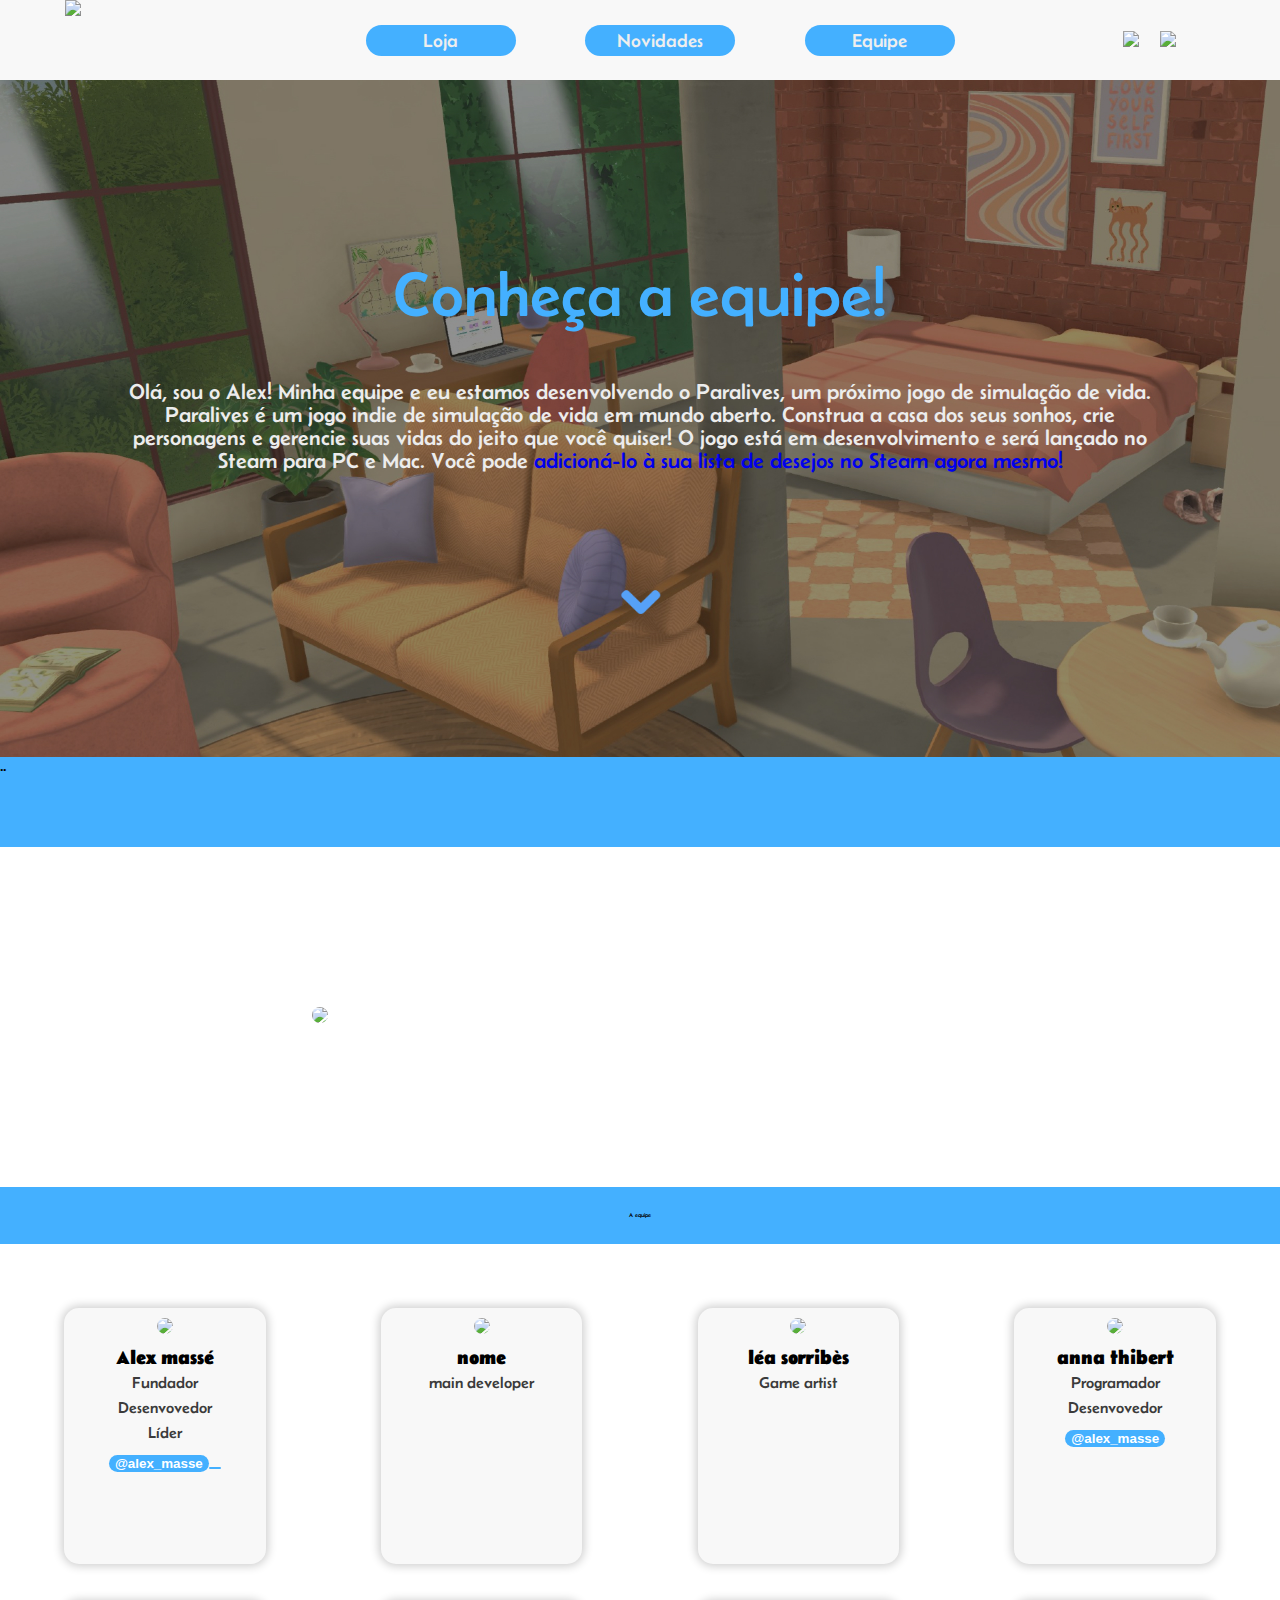
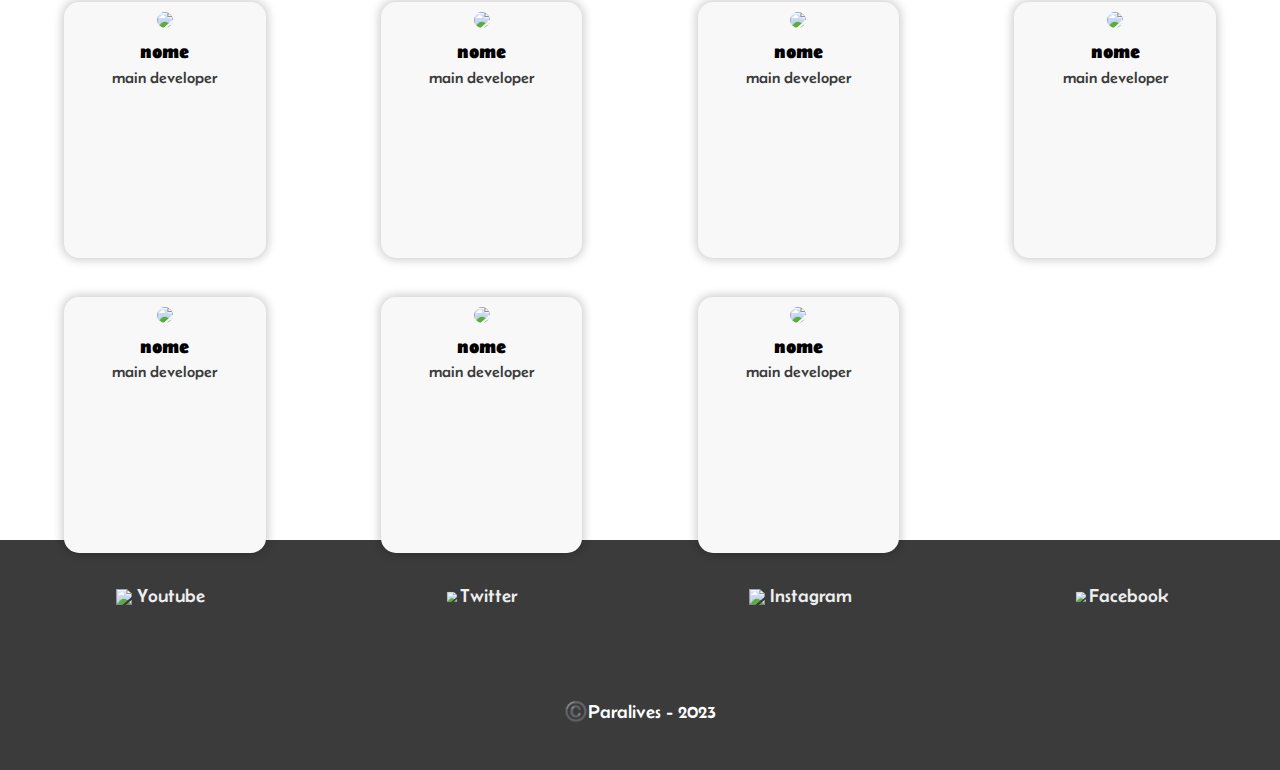
==== equipe.html @ 94d235af "Add files via upload" ====
<!DOCTYPE html>   
<html>
  <head>
    <link rel="stylesheet" href="style.css">
        <meta charset="UTF-8">
        <meta name="viewport" content="width=device-width, initial-scale=1.0">
        <link rel="preconnect" href="https://fonts.googleapis.com">
        <link rel="preconnect" href="https://fonts.gstatic.com" crossorigin>
        <link href="https://fonts.googleapis.com/css2?family=Irish+Grover&display=swap" rel="stylesheet">
        <link href="https://fonts.googleapis.com/css2?family=Roboto&display=swap" rel="stylesheet">
        <link href="https://fonts.googleapis.com/css2?family=Belanosima&display=swap" rel="stylesheet">
  </head>
  <body>
    <header>
      <nav>
          <a href="index.html" id="logo"><img src="imagens/logo.png"></a>
          <ul id="botoesNav">
              <li>
                  <a href="loja.html"><button class="botaoNav">Loja</button></a>
              </li>
              <li>
                  <a href="novidades.html"><button class="botaoNav">Novidades</button></a>
              </li>
              <li>
                  <a href="equipe.html"><button class="botaoNav">Equipe</button></a>
              </li>
          </ul>
          <!-- Mobile -->
          <a id="menu_icon" href=""><img src="imagens/menu_icon.png"></a>
          <div id="titulomobile">
              <a href="index.html"><h2><span style="color: #44B0FF;">PARA</span>LIVES</h2></a>
          </div>
          <!-- Mobile -->
          <div id="redes">
            <a id="patreonNav" href="https://www.patreon.com/alexmasse"><img id="patreonNavImg" src="imagens/patreon.png"></a>
            <a id="twitterNav" href="https://twitter.com/ParalivesGame"><img id="twitterNavImg" src="imagens/twitter.png"></a>
          </div>
      </nav>
  </header>

    <div class="div-equi">
      <div class="div-conteiner">
        <h1 id="t3" > Conheça a equipe!</h1>
        <p id="descricao"> Olá, sou o Alex! Minha equipe e eu estamos desenvolvendo o Paralives, um próximo jogo de simulação de vida. Paralives é um jogo indie de simulação de vida em mundo aberto. Construa a casa dos seus sonhos, crie personagens e gerencie suas vidas do jeito que você quiser! O jogo está em desenvolvimento e será lançado no Steam para PC e Mac. Você pode <a href="https://store.steampowered.com/app/1118520/Paralives/">adicioná-lo à sua lista de desejos no Steam agora mesmo!</a></p>
        <div id="seta">
          <a href="#secao-vede">
          <img src="imagens\seta.png">
          </a>

          <script>
            document.querySelector('a[href="#secao-vede"]').addEventListener('click', function(e) {
              e.preventDefault();
              document.getElementById('secao-vede').scrollIntoView({ behavior:'smooth' });
            });
          </script>
        </div>
      </div>
    </div>
    
    <div id="ptAzul"> ..</div>

    <div id="secao-vede">
        <div id="contsecaovede">
          <div id="img-equipe">
            <img src="imagens/Equipe.jpg">
          </div>

          <p id="text-foto">a equipe do palives é uma equipe muito equipada a equipe do palives é uma equipe muito equipada a equipe do palives é uma equipe muito equipada a equipe do palives é uma equipe muito equipada a equipe do palives é uma equipe muito equipada</p>
        </div>
    </div>
    <p id="titulao">A equipe</p>
    
    <div class="grid-equipe">
      <div class="card">
        <div class="conteudocard">
          <img src="imagens\alex_masse.jpg">
          <h3 id="nome">Alex massé</h3>
          <p>
            <span class="cargo">Fundador</span>
            <span class="cargo">Desenvovedor</span>
            <span class="cargo">Líder</span>
          </p>
          <button>@alex_masse<button>
        </div>
      </div>
      <div class="card">
        <div id="card1">
          <div class="conteudocard">
            <img src="imagens\alex_masse.jpg">
            <h3 id="nome">nome</h3>
            <p class="cargo">main developer</p>
            <p class="descricao-card"></p>
        </div>
        
        </div>
      </div>
      <div class="card">
        <div class="conteudocard">
          <img src="imagens\alex_masse.jpg">
          <h3 id="nome">léa sorribès</h3>
          <p class="cargo">Game artist</p>
          <p class="descricao-card"></p>
        </div>
      </div>
      <div class="card">
        <div class="conteudocard">
          <img src="imagens\alex_masse.jpg">
          <h3 id="nome">anna thibert</h3>
          <p>
            <span class="cargo">Programador</span>
            <span class="cargo">Desenvovedor</span>
          </p>
          <button>@alex_masse</button>
        </div>
      </div>
      <div class="card">
        <div class="conteudocard">
          <img src="imagens\alex_masse.jpg">
          <h3 id="nome">nome</h3>
          <p class="cargo">main developer</p>
          <p class="descricao-card"></p>
        </div>
      </div>
      <div class="card">
        <div class="conteudocard">
          <img src="imagens\alex_masse.jpg">
          <h3 id="nome">nome</h3>
          <p class="cargo">main developer</p>
          <p class="descricao-card"></p>
        </div>
      </div>
      <div class="card">
        <div class="conteudocard">
          <img src="imagens\alex_masse.jpg">
          <h3 id="nome">nome</h3>
          <p class="cargo">main developer</p>
          <p class="descricao-card"></p>
        </div>
      </div>
      <div class="card">
        <div class="conteudocard">
          <img src="imagens\alex_masse.jpg">
          <h3 id="nome">nome</h3>
          <p class="cargo">main developer</p>
          <p class="descricao-card"></p>
        </div>
      </div>
      <div class="card">
        <div class="conteudocard">
          <img src="imagens\alex_masse.jpg">
          <h3 id="nome">nome</h3>
          <p class="cargo">main developer</p>
          <p class="descricao-card"></p>
        </div>
      </div>
      <div class="card">
        <div class="conteudocard">
          <img src="imagens\alex_masse.jpg">
          <h3 id="nome">nome</h3>
          <p class="cargo">main developer</p>
          <p class="descricao-card"></p>
        </div>
      </div>
      <div class="card">
        <div class="conteudocard">
          <img src="imagens\alex_masse.jpg">
          <h3 id="nome">nome</h3>
          <p class="cargo">main developer</p>
          <p class="descricao-card"></p>
        </div>
      </div>


    </div>

    
      <footer>
            <br>
        <div class="canais">
            <div class="contato contatolink">
                <a class="linkfooter" href="https://www.youtube.com/c/Paralives"><img src="imagens/vecteezy_youtube-logo-png-youtube-icon-transparent_18930575_594.png"> Youtube</a>
            </div>
            <div class="contato contatolink">
                <a class="linkfooter" href="https://twitter.com/ParalivesGame"><img class="logos" src="imagens/vecteezy_twitter-png-icon_16716467_979.png">Twitter</a>
            </div>
            <div class="contato contatolink">
                <a class="linkfooter" href="https://www.instagram.com/paralivesgame/ "><img src="imagens/instagram.png"> Instagram</a>
             </div>
            <div class="contato contatolink">
                <a class="linkfooter" href=" https://web.facebook.com/Paralives/?_rdc=1&_rdr"><img class="logos" src="imagens/facebook.png">Facebook</a>
            </div>
        </div>
            </div>
                <p>©️Paralives - 2023</p>
            </div>
        </footer>
  </body>
---- style.css ----
*{
    margin: 0;
    box-sizing: border-box;
}
body{
    user-select: none;
    font-family: 'Belanosima', sans-serif;
}
ul{
    list-style: none;
}
a{
    text-decoration: none;
}

/*----  Header  ----*/
header{
    background-color: #f8f8f8;
    height: 80px;
    width:100%;
}
nav{
    display:grid;
    grid-template-columns: 1fr 3fr 1fr;
    grid-template-areas: "logo botoesNav redes";
    height: 100%;
}
#titulomobile, #menu_icon{
    display:none;
}
#botoesNav{
    display:flex;
    flex-direction: row;
    align-items: center;
    justify-content:space-evenly;
    grid-area: botoesNav;
    
}
.botaoNav{
    background-color: #44B0FF;
    border: none;
    border-radius: 24px;
    color: #eeeeee;
    padding-top: 5px;
    padding-bottom: 5px;
    font-size: 1.2rem;
    width: 150px;
    font-family: 'Belanosima', sans-serif;
    transition: 200ms;
}
.botaoNav:hover{
    background-color: #44B0FF;
    cursor: pointer;
    scale:103%;
    transition: 200ms;
}
.botaoNav:active{
    background-color: #56a1f7;
    cursor: pointer;
    scale:98%;
    transition: 150ms;
    box-shadow: inset 0px 0px 4px #525151;
}
#logo{
    grid-area:logo;
    height: 50px;
    width: fit-content;
    position:relative;
    left: 65px;
}
#logo img{
    width: 150px;
    height: auto;
}
#redes{
    display:flex;
    align-items: center;
    justify-content: center;
    margin-right: 5px;
    grid-area:redes;
}
#patreonNavImg{
    width:120%;
}
#twitterNavImg{
    width:120%;
}
#patreonNavImg:active{
    scale:98%;
    transition: 150ms;
}
#twitterNavImg:active{
    scale:98%;
}
#twitterNav{
    margin-left: 8%;
}

/* ---- Home ---- */

#telainicial{
    background-image: url(imagens/farol.jpeg);
    background-repeat: no-repeat;
    background-size: cover;
    background-position: center;
    background-position-y: -35px;
    display: flex;
    align-items: flex-end;
    height: 100vh;
}
#prancheta{
    display: none;
}
#titulo{
    font-family: 'Irish Grover', cursive;
    width: fit-content;
    display: flex;
    flex-direction: column;
    align-items: center;
    height: 18%;
    margin-bottom: 10%;
    margin-left: 8%;
}
h1{
    font-weight: 400;
    font-size: 4rem;
    color: #eeeeee;
}   
#wishlist{
    font-family: 'Irish Grover', cursive;
    font-weight: 600;
    border: 0mm;
    padding: 2em, 0.5em, 2em, 0.5em;
    background-color: #ffffff;
    color:#000000;
    height: 3rem;
    font-size: 1.25rem;
    width: 7em;
    border-radius: 2em;
    transition: 0.5s;
    cursor:pointer;
}
#wishlist:hover{
    background-color: #ffffff;
    transition: 0.5s;
    scale: 103%;
}
#bandeira{
    position: relative;
    top: -100px;
    display: flex;
    align-items: center;
    justify-content: center;
    flex-wrap: wrap;
    height: 20vh;
    width: 100%;
    background-color: #56a1f7;
    color: #ffffff;
    font-size: 24px;
    font-family: 'Irish Grover', cursive;
    box-shadow: 2px 4px 15px #1d1d1dd8;
    text-align: center;
    margin-bottom: -100px;
}
#bandeira #textoBandeira{
    text-align: center;
    position: absolute;
    height: 10%;
    width: 50%;
    font-size:x-large;
    color: #eeeeee;
}
   
#patreon{
    display: flex;
    align-items: center;
    justify-content: center;
    background-image: url(imagens/fundo_patreon1.png);
    background-repeat: no-repeat;
    background-size: cover;
    background-position: center;
    height: 60vw;
    text-align: center;
    color: rgb(255, 255, 255);
    font-size: 28px;
    margin: 10% 0 10% 0;
}
#patreon img{
    width: 100%;
    border-radius: 15px;
    box-shadow: 0px 8px 8px #363636d8;
}
#patreon a{
    transition: 500ms;
}
#patreon a:hover{
    scale: 105%;
    transition: 500ms;
}
#patreon p{
    margin: 0.5em;
    text-shadow: 2px 2px 10px #18181881;
}
.botao_patreon{
    display: flex;
    justify-content: center;
    height: 100%;
    width: 34vw;
    flex-direction: column;
}


/* ---- Footer ----*/

footer{
    background-color: #3b3b3b;
    height: 12em;
    font-size: 1.2em;
    color:#ffffff;
    text-align: center;
}
.canais{
    display: grid;
    margin-top: 1.5rem;
    grid-template-columns: 25% 25% 25% 25%;
    height: 50%;
}
.contatolink img{
    width: 4rem;
    height: auto;
    vertical-align: middle;
}
.logos{
    scale: 65%;
}
footer #nomefinal{
    height: 1em;
}
.linkfooter{
    transition: 100ms;
    text-decoration-line: none;
    color: #eeeeee;
}
.linkfooter:hover{
    transform: scale(150%);
    transition: 100ms;
    color: #a0a0a0;
}

/* ---- Loja ----*/

#loja{
    background-color: #5f9ea0;
    height: fit-content;
}
#grid-loja{
    display: grid;
    grid-template-columns: 100%;
    gap: 4vw;
    padding: 5% 5% 5% 5%;
}
#banner-mobile{
    display: none;
}
#banner-loja{
    width: 100%;
    height: auto;
}
#banner-loja img{
    width: 100%;
    box-shadow: 2px 5px 8px #1a0f0fa1;
}
.produtos-loja{
    width: 100%;
    display: flex;
    flex-wrap: wrap;
    justify-content: space-between;
    align-items: center;
}
.produtos-loja div{
    text-align: center;
    display: flex;
    align-items: center;
    flex-direction: column;
    width: 15em;
    border-radius: 15px;
    background-color: white;
}
.produto p{
    font-family: 'KoHo', sans-serif;  
}
.produto{
    box-shadow: 2px 5px 8px #2c2c2ca1; 
    width: 20vw;
    margin-bottom: 40px;
}
.produtos-loja div .posterImg{
    height: 15em;
    width: 200px;
}
.produtos-loja div .posterImg img{
    padding: 20px;
    width: 180px; 
}
.posterPreco{
    height: auto;
    padding-bottom: 20px;
    display: flex;
    padding: 20px;
    justify-content: space-between;
    flex-direction: row;
    flex-wrap: nowrap;
}
.botao-comprar img{
    width: 30px;
    cursor: pointer;
}
.botao-comprar button:hover{
    scale: 102%;
    background-color: #c479fd;
    transition: 300ms;
    color: white;
}
.botao-comprar button:active{
    scale: 98%;
    background-color: #a762db;
    transition: 103ms;
    color: white;
    font-weight: bold;
}
.botao-comprar button{
    background-color: #a460d8;
    border-radius: 20px;
    border: none;
    width: 10em;
    height: auto;
    color: white;
    margin-top: 10%;
    font-weight: bold;
    transition: 300ms;
}


/* ---- Novidades ---- */

#novidades {
    margin: 5%;
    display: flex;
    width: 15%;
    height: 75%;
    float: center;
    background-color: rgb(179, 179, 179);
    border-radius: 3%;
    
}

#nov_pluhsies {
    
}
#nov_banheiro {
    
}

/* ---- Equipe ---- */

#t3 {
    color: #44B0FF;
    text-align: center;
    width: 100%;
    height: fit-content;
    padding-top: 5%;
    padding-bottom: 5%;
    animation-name: slidein;
    animation-duration: 1s;
    animation-delay: 0.5s;
    animation-fill-mode: both;
}

#titulao{ 
    text-align: center;
    padding: 2% 3%;
    font-size: 15%; 
    background-color: #44B0FF;
    color: #000;
}

@keyframes slidein {
    0% {
        opacity: 0;
        transform: translateY(-20%);
      }
      100% {
        opacity: 1;
        transform: translateY(0);
      }
}
  
#descricao{
    font-size: 135%;
    text-align: center;
    color: #ececec;
    animation-name: slidein;
    animation-duration: 1s;
    animation-delay: 0.5s;
    animation-fill-mode: both;
}

#ptAzul{
    height: 10vh;
    background-color: #44B0FF;
}

.div-equi{
    display: flex;
    justify-content: center;
    align-items: center;
    height: 100%;
    background-image: url(imagens/fparalives.jpg);
    background-size: cover;
    background-position: center;  
}

.div-conteiner {
    height: fit-content;
    text-align: center;
    padding: 10%;
}

#secao-vede{
    display: flex;
    align-items: center;
    justify-content: center;
    height: 50%;
    width: 100%;
    box-shadow: 10px 10px 7px #5858587c;
    background-image: url(imagens/Triangulovede.png);
    background-repeat: no-repeat;
    background-size: cover;
    
}

#contsecaovede{
    display: flex;
    flex-direction: row ;
    align-items: center;
    padding-top: 8%;
    padding-bottom: 8%;
    text-align: center;
}

#contsecaovede p{
    width: 50%;
}

#seta img {
    width: 5%;
    padding-top: 10%;
    cursor: pointer;
    animation-name: setaBaixo;
    animation-duration: 2s;
    animation-timing-function: ease-in-out;
    animation-iteration-count: infinite;
    animation-direction: alternate;
}

#img-equipe{
    width: 50%;
}

#img-equipe img{
    width: 75%;
    border-radius: 40px;
    border: white solid 3px;
}

#titulo_equipe{
    font-size: 30px; 
    color: #44B0FF;
    text-align: center;

}

#text-foto{
    color: white;
    font-size: 150%;
    padding-right: 8%;
}

.grid-equipe{
    display: grid;
    grid-template-columns: 1fr 1fr 1fr 1fr;
    gap: 5%;
    column-gap: 10%;
    padding: 5% 5%;
}

.card{
    background-color: #f8f8f8;
    text-align: center;
    border-radius: 15px;
    box-shadow: 0px 0px 10px 2px #00000033;
    height: 20vw;
    transition: transform 0.5s ease;
}

.card:hover{
    transform: scale(1.1);
}



.card img{
    max-width: 50%;
    border-radius: 50%;
    padding: 5% 5%;
}

.cargo{
    padding: 2%;
    display: block;
    color: #3b3b3b;
}

.conteudocard button{
    background-color: #44B0FF;
    border-radius: 10px;
    text-align: center;
    border: none;
    cursor: pointer;
    font-weight: bold;
    color: white;
    margin-top: 5%;
}

/* --- Responsivo ---*/

@media only screen and (max-width: 1024px)
{
    #titulo{
        position:relative;
        bottom: 50px;
    }
    #patreon{
        height: 80vw;
        font-size: 3vw;
    }
    .botao_patreon{
        height: 100%;
        width: 42vw;
    }
}
@media only screen and (max-width: 900px)
{
    #banner-completo{
        display: none;
    }
    #banner-mobile{
        display: block;
    }
    #titulo{
        position: relative;
        bottom: 75px;
    }
    #logo{
        position: relative;
        left: 30px;
        
    }
}
@media only screen and (max-width: 786px)
{
    #botoesNav, .botaoNav, #titulo h1, #logo{
        display: none;
    }
    #banner-loja{
        width: 100%;
        height: auto;
    }
    #banner-loja img{
        width: 100%;
        box-shadow: 2px 5px 8px rgba(26, 15, 15, 0.63);
    }
    #titulomobile{
        display: flex;
        justify-content: center;
        align-items: center;
        grid-area: botoesNav;
    }
    h2{
        font-size: 36px;
        font-family: 'Irish Grover', cursive;
        color:#000000;
    }
    #menu_icon{
        display: flex;
        justify-content: center;
        align-items: center;
        grid-area: logo;
    }
    #telainicial{
        align-items: center;
    }
    #titulo{
        position: relative;
        top: -7em;
        margin-left: 0;
    }
    #prancheta{
        display: block;
        width: 16em;
        rotate: 1deg;
        }
    #wishlist{
        rotate: -5deg;
        position: relative;
        left: 10px;
    }
    #patreon{
        height: 80vw;
        font-size: 4vw;
    }
    .botao_patreon{
        height: 100%;
        width: 50vw;
    }
}
@media only screen and (max-width: 600px)
{
    .canais{
    grid-template-columns: 50% 50%;
    }
    footer{
        height: 18em;
    }
    #twitterNavImg{
        display: none;
    }
    .produtos-loja .produto{
        width: 40vw;
        font-size: 2.4vw;
    }
    .produtos-loja div .posterImg{
        max-height: 15em;
        width: 40vw;
    }
    .produtos-loja div .posterImg img{
        padding: 2em;
        width: 35vw; 
    }
    .produtos-loja .posterPreco, .texto-comprar, .botao-comprar{
        width: 32vw;
    }
    .botao-comprar button{
        font-size: 2.4vw;
    }
    #patreon{
        height: 90vw;
    }
    .botao_patreon{
        height: 100%;
        width: 60vw;
    }
}
@media only screen and (max-height: 300px)
{
        #bandeira{
            position: relative;
            margin-bottom: 0;
            top: 0;
        }
        #titulo{
            position: relative;
            bottom: -30px;
        }
}



@media only screen and (max-width: 414px)
{
    #contsecaovede{
        flex-direction: column;
        font-size: 50%;
    }

    #seta img{
        display: none;
    }
    #patreon{
        height: 100vw;
        font-size: 6vw;
    }
    .botao_patreon{
        height: 100%;
        width: 75vw;
    }
}

@media only screen and (max-width: 970px)
{
    #seta img{
        width: 14%;
    }

}



































































::-webkit-scrollbar {
    width: 5px;
    background-color: #ffffff;
}
::-webkit-scrollbar-thumb {
    border-radius: 50px;
    background-color: #e4e4e4d3;
}
::-webkit-scrollbar-thumb:hover {
    background-color: #c7c7c7;
}
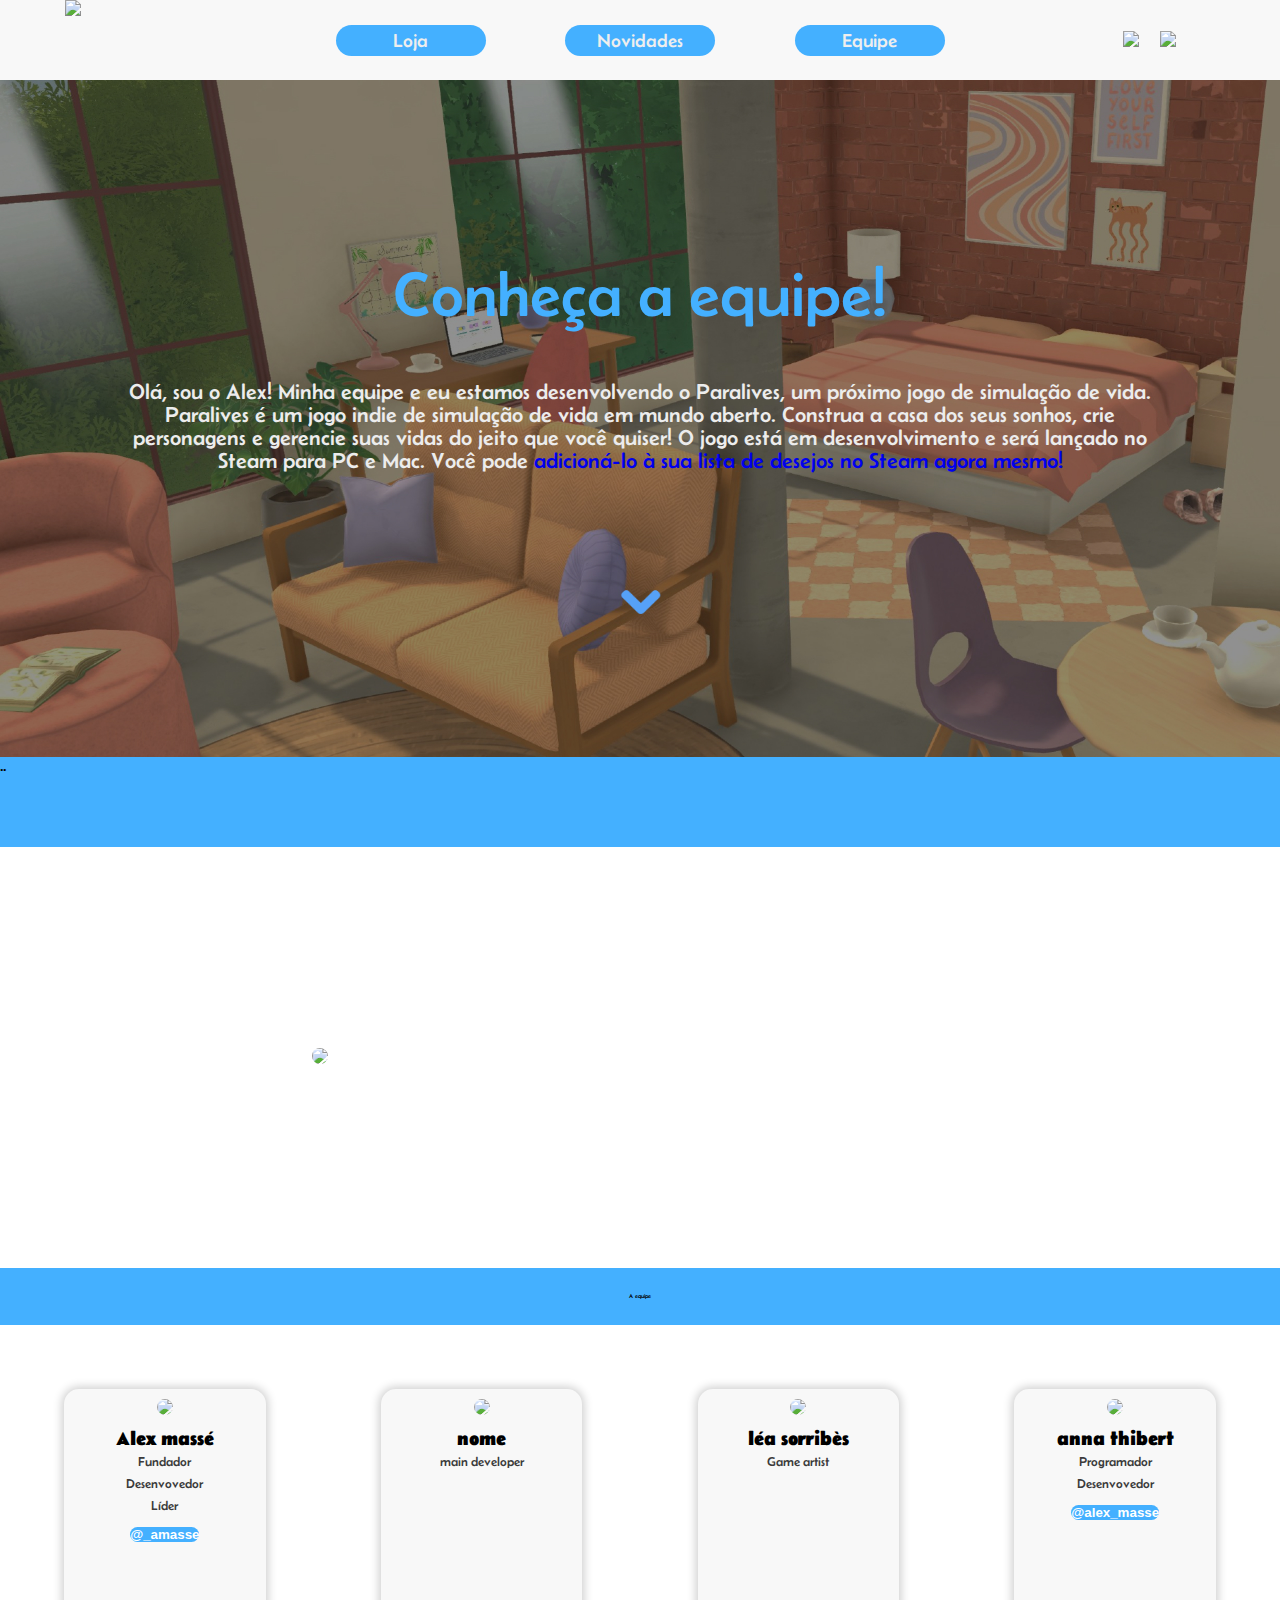
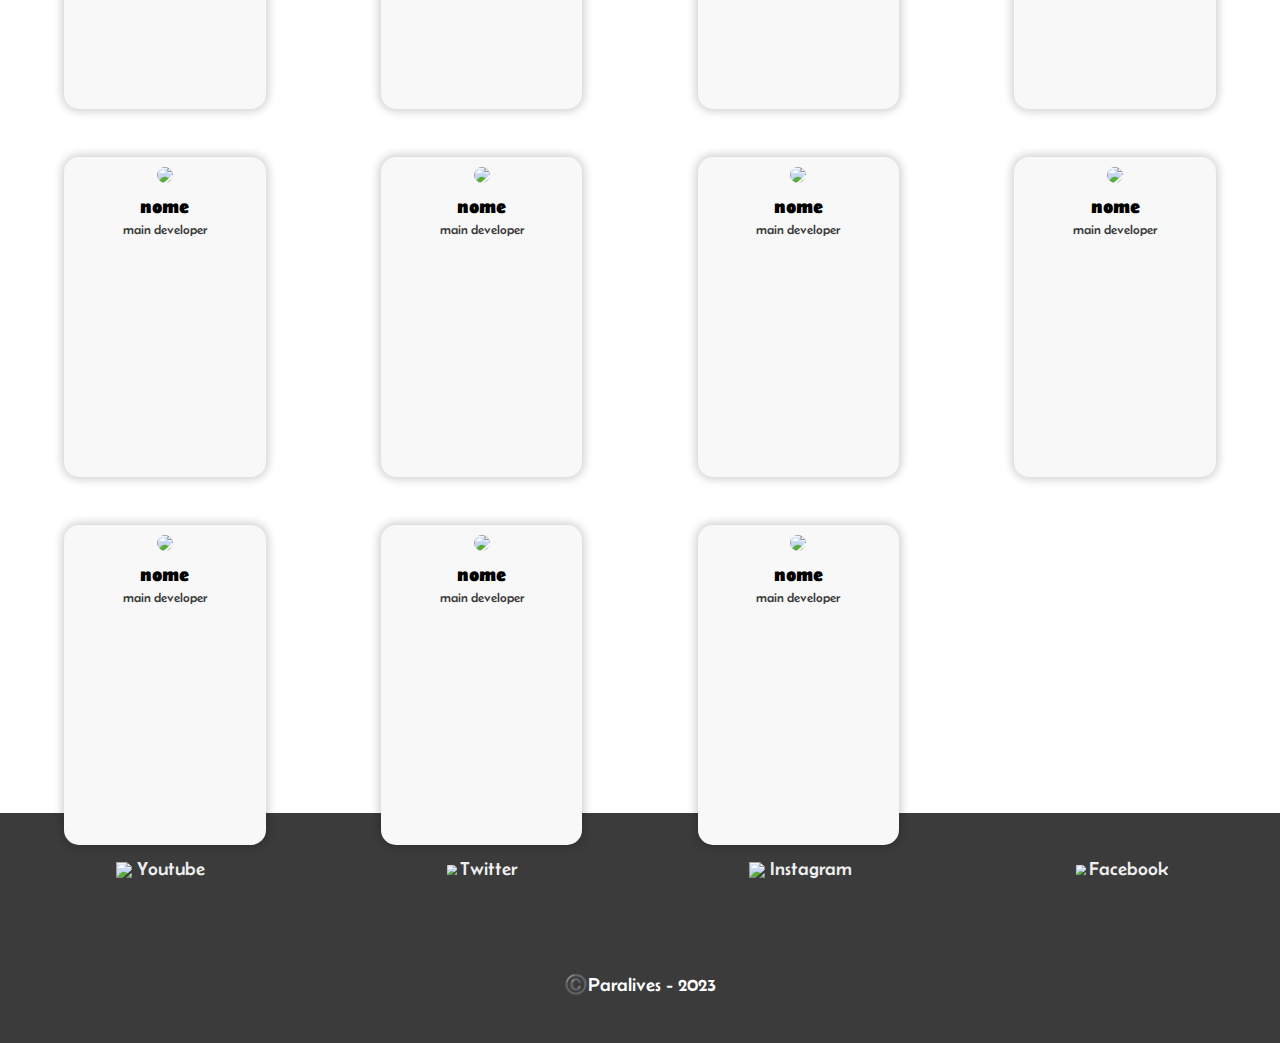
==== commit 063f1595: "Add files via upload" ====
--- a/equipe.html
+++ b/equipe.html
@@ -64,8 +64,12 @@
           <div id="img-equipe">
             <img src="imagens/Equipe.jpg">
           </div>
-
-          <p id="text-foto">a equipe do palives é uma equipe muito equipada a equipe do palives é uma equipe muito equipada a equipe do palives é uma equipe muito equipada a equipe do palives é uma equipe muito equipada a equipe do palives é uma equipe muito equipada</p>
+          <p id="text-foto">
+            <span style="display: block;">O projeto palives<span>
+            <span style="display: block;">A Paralives Studio é uma nova empresa independente fundada pelo veterano da indústria de jogos de vídeo, Alex Massé. O único foco do estúdio é desenvolver um jogo de simulação de vida inovador e original. Atualmente, a empresa conta com 10 funcionários e tem crescido rapidamente, graças ao apoio de todos no Patreon.</span>
+          </p>
+            
+            
         </div>
     </div>
     <p id="titulao">A equipe</p>
@@ -80,7 +84,7 @@
             <span class="cargo">Desenvovedor</span>
             <span class="cargo">Líder</span>
           </p>
-          <button>@alex_masse<button>
+          <button>@_amasse</button>
         </div>
       </div>
       <div class="card">
@@ -96,7 +100,7 @@
       </div>
       <div class="card">
         <div class="conteudocard">
-          <img src="imagens\alex_masse.jpg">
+          <img src="imagens/léa sorrir.png">
           <h3 id="nome">léa sorribès</h3>
           <p class="cargo">Game artist</p>
           <p class="descricao-card"></p>
--- a/style.css
+++ b/style.css
@@ -1,5 +1,6 @@
 *{
     margin: 0;
+    padding: 0;
     box-sizing: border-box;
 }
 body{
@@ -334,7 +335,7 @@
     border: none;
     width: 10em;
     height: auto;
-    color: white;
+    color: #ffffff;
     margin-top: 10%;
     font-weight: bold;
     transition: 300ms;
@@ -343,22 +344,177 @@
 
 /* ---- Novidades ---- */
 
-#novidades {
-    margin: 5%;
-    display: flex;
-    width: 15%;
-    height: 75%;
-    float: center;
-    background-color: rgb(179, 179, 179);
-    border-radius: 3%;
-    
-}
-
-#nov_pluhsies {
-    
-}
-#nov_banheiro {
-    
+#nov-recente, #nov-outros{
+    color: #ffffff;
+    text-align: center;
+}
+
+.nov-titulo{
+    color: #ffffff;
+    text-shadow: 2px 2px 2px#00000033;
+    font-family: 'Irish Grover', cursive;
+    border-radius: 5px;
+    width: fit-content;
+}
+.nov-titulo p{
+    font-size: 50px;
+}
+
+#nov-recente{
+    font-family: 'Irish Grover', cursive;
+    background-image: linear-gradient(#80C7C9 25%, #E4FEFF);
+}
+
+#cont-nov-recente{
+    display: flex;
+    flex-direction: column;
+    align-items: flex-end;
+    padding: 5%;
+    padding-left: 10%;
+    padding-right: 10%;
+}
+
+
+#nov-atualiza-recente{
+    display: flex;
+    justify-content: space-between;
+    width: 100%;
+    margin-top: 6%;
+    margin-bottom: 2%;
+}
+.cont-atualiza-recente{
+    box-shadow: 2px 4px 6px#1a0f0fa1;
+    display: flex;
+    flex-direction: column;
+    width: 35vw;
+    border-radius: 10px;
+    overflow: hidden;
+    transition: scale 500ms;
+}
+.cont-atualiza-recente img{
+    height: 100%;
+}
+.nov-recente-texto{
+    background-color: #FB954B;
+    font-weight: 500;
+    font-size: 1.5em;
+    padding: 0.20em;
+    padding-bottom: 0.35em;
+    scale:140%;
+    rotate: -2deg;
+}
+.nov-recente-texto p{
+    rotate: 2deg;
+}
+.cont-atualiza-recente:hover{
+    scale: 105%;
+    transition: 500ms;
+}
+
+#nov-outros{
+    background-image: linear-gradient( #A6D915, #EBDD64 60%);
+    background-repeat: no-repeat;
+    background-size: cover;
+    border-radius: 15px;
+}
+#cont-nov-outros{
+    padding: 6%;
+    display: flex; 
+    flex-direction: column;
+    align-items: center;
+    text-align: center;
+}
+.nov-outro{
+    display: flex;
+    width: 100%;
+    height: 50vh;
+    margin-top: 6%;
+    overflow: hidden;
+    border-radius: 8px;
+    box-shadow: 2px 4px 10px#202020a1;
+}
+.nov-data{
+    z-index: 1;
+    display: flex;
+    align-self: flex-start;
+    justify-content: center;
+    align-items: center;
+    height: 100%;
+    font-family: 'Irish Grover', cursive;
+}
+.nov-data-texto{
+    position: absolute;
+}
+.nov-data-texto p{
+    position: relative;
+    font-size: 28px;
+    right: 15%;
+}
+.nov-data-img, .nov-data-img img{
+    height: 100%;
+}
+
+.nov-outro-detalhes{
+    position: relative;
+    left: -5%;
+    margin-right: -5%;
+    z-index: 0;
+    height: 100%;
+    display: flex;
+    flex-direction: column;
+    width: 105%;
+}
+.nov-outro-imagens{
+    display: flex;
+    justify-content: space-between;
+    height: 85%;
+}
+.nov-outro-imagem{
+    height: 100%;
+    overflow: hidden;
+    width: calc(100%/3);
+}
+.nov-outro-imagem img{
+    scale:120%;
+    filter:saturate(25%) blur(2px);
+    height: 100%;
+    width: 100%;
+    transition: 0.5s;
+}
+.nov-outro-imagem img:hover{
+    scale:100%;
+    filter:saturate(100%) blur(0px);
+    height: 100%;
+    width: 100%;
+    transition: 0.5s;
+}
+
+
+.nov-nome{
+    display: flex;
+    justify-content: center;
+    align-items: center;
+    height: 15%;
+    width: 100%;
+    background-color: #ffffff;
+    color:#F68B27;
+    font-size: 28px;
+}
+.nov-outro-desc{
+    width: 100%;
+    margin-top: 3%;
+    background-color: #ffffff;
+    border-radius: 4px;
+    box-shadow: 1px 2px 6px#202020a1;
+    color:#000000;
+}
+.nov-outro-desc p{
+    padding: 0.5em;
+    font-size: 20px;
+}
+
+.outro-margin{
+    margin-top: 5%;
 }
 
 /* ---- Equipe ---- */
@@ -467,6 +623,7 @@
     width: 50%;
 }
 
+
 #img-equipe img{
     width: 75%;
     border-radius: 40px;
@@ -494,34 +651,34 @@
     padding: 5% 5%;
 }
 
-.card{
+.card {
     background-color: #f8f8f8;
     text-align: center;
     border-radius: 15px;
     box-shadow: 0px 0px 10px 2px #00000033;
-    height: 20vw;
+    height: 25vw;
     transition: transform 0.5s ease;
-}
-
-.card:hover{
+
+  }
+  
+  .card:hover {
     transform: scale(1.1);
-}
-
-
-
-.card img{
+  }
+  
+  .card img {
     max-width: 50%;
     border-radius: 50%;
     padding: 5% 5%;
-}
-
-.cargo{
+  }
+  
+  .cargo {
     padding: 2%;
     display: block;
     color: #3b3b3b;
-}
-
-.conteudocard button{
+    font-size: 80%;
+  }
+  
+  .conteudocard button {
     background-color: #44B0FF;
     border-radius: 10px;
     text-align: center;
@@ -530,7 +687,8 @@
     font-weight: bold;
     color: white;
     margin-top: 5%;
-}
+  }
+  
 
 /* --- Responsivo ---*/
 
@@ -659,6 +817,9 @@
     .botao_patreon{
         height: 100%;
         width: 60vw;
+    }
+    .grid-equipe {
+        grid-template-columns: 1fr 1fr;
     }
 }
 @media only screen and (max-height: 300px)
@@ -704,7 +865,11 @@
 
 }
 
-
+@media only screen and (max-width: 1116px) {
+    .grid-equipe {
+        grid-template-columns: 1fr 1fr 1fr;
+    }
+}
 
 
 
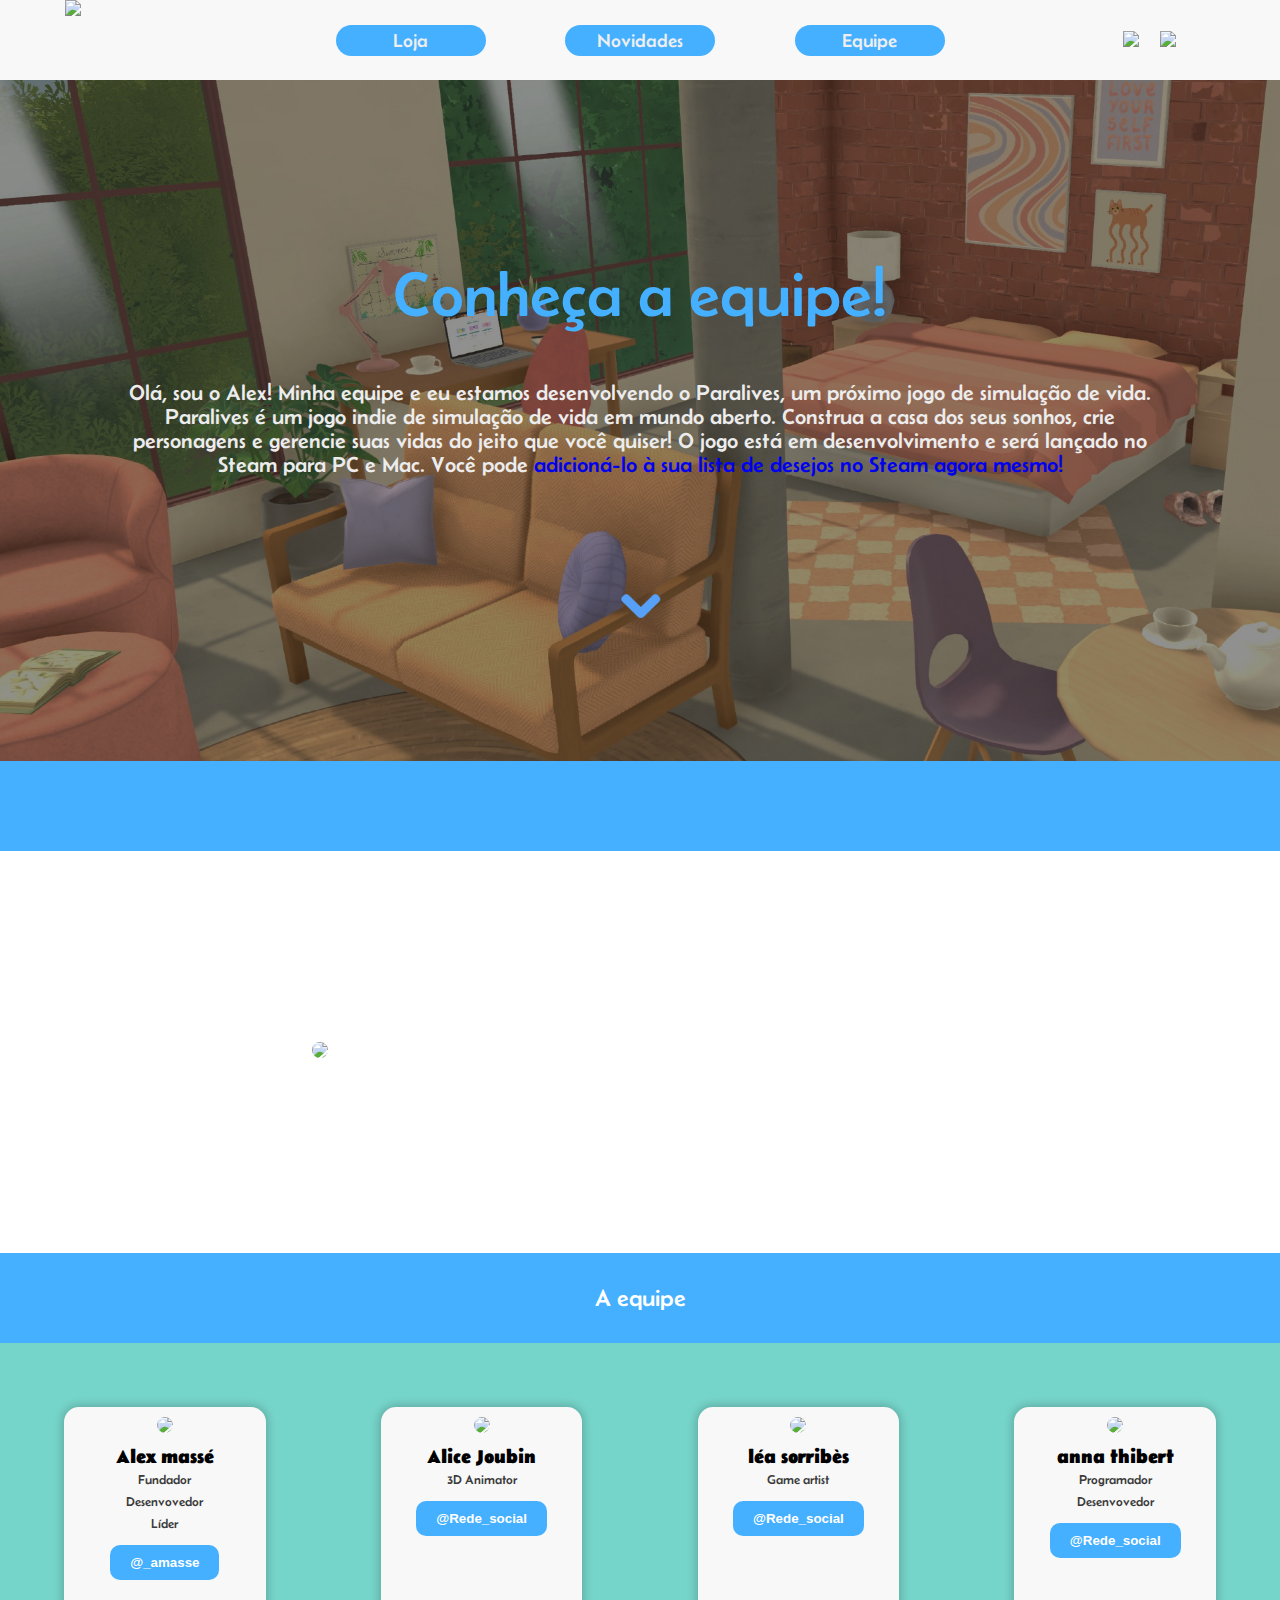
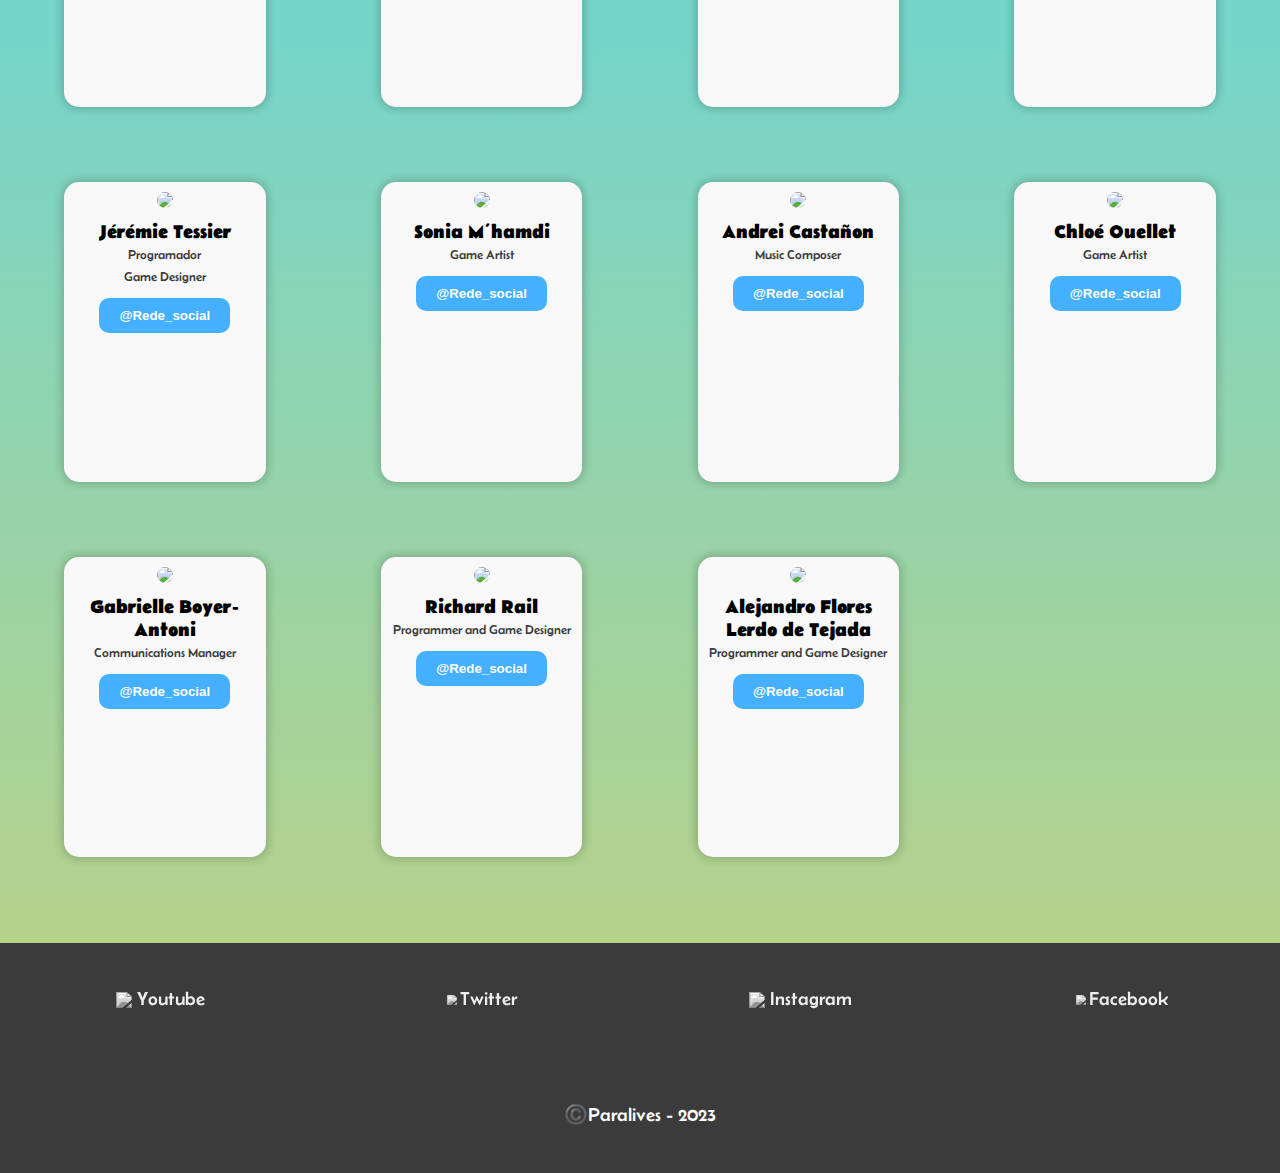
==== commit 1f057416: "Add files via upload" ====
--- a/equipe.html
+++ b/equipe.html
@@ -57,22 +57,25 @@
       </div>
     </div>
     
-    <div id="ptAzul"> ..</div>
+    <div id="ptAzul"></div>
 
     <div id="secao-vede">
         <div id="contsecaovede">
           <div id="img-equipe">
             <img src="imagens/Equipe.jpg">
           </div>
-          <p id="text-foto">
-            <span style="display: block;">O projeto palives<span>
-            <span style="display: block;">A Paralives Studio é uma nova empresa independente fundada pelo veterano da indústria de jogos de vídeo, Alex Massé. O único foco do estúdio é desenvolver um jogo de simulação de vida inovador e original. Atualmente, a empresa conta com 10 funcionários e tem crescido rapidamente, graças ao apoio de todos no Patreon.</span>
-          </p>
-            
-            
-        </div>
-    </div>
-    <p id="titulao">A equipe</p>
+          <div id="text-foto">
+            <p id="titulo-foto">O projeto palives<p>
+            <p id="descricao-foto">A Paralives Studio é uma nova empresa independente fundada pelo veterano da indústria de jogos de vídeo, Alex Massé. O único foco do estúdio é desenvolver um jogo de simulação de vida inovador e original. Atualmente, a empresa conta com 11 funcionários e tem crescido rapidamente, graças ao apoio de todos no Patreon.</p>
+          </div>
+        </div>
+    </div>
+    <div id="ptAzul">
+      <div class="Aequipe">
+        A equipe
+      </div>
+    </div>
+      
     
     <div class="grid-equipe">
       <div class="card">
@@ -84,26 +87,30 @@
             <span class="cargo">Desenvovedor</span>
             <span class="cargo">Líder</span>
           </p>
-          <button>@_amasse</button>
+          <a href="https://twitter.com/_amasse">
+            <button class="bnt-equipemidias">@_amasse</button>
+          </a>
         </div>
       </div>
       <div class="card">
         <div id="card1">
           <div class="conteudocard">
             <img src="imagens\alex_masse.jpg">
-            <h3 id="nome">nome</h3>
-            <p class="cargo">main developer</p>
+            <h3 id="nome">Alice Joubin</h3>
+            <p class="cargo">3D Animator</p>
             <p class="descricao-card"></p>
+              <button class="bnt-equipemidias">@Rede_social</button>
         </div>
         
         </div>
       </div>
       <div class="card">
         <div class="conteudocard">
-          <img src="imagens/léa sorrir.png">
+          <img src="imagens\alex_masse.jpg">
           <h3 id="nome">léa sorribès</h3>
           <p class="cargo">Game artist</p>
           <p class="descricao-card"></p>
+          <button class="bnt-equipemidias">@Rede_social</button>
         </div>
       </div>
       <div class="card">
@@ -114,63 +121,72 @@
             <span class="cargo">Programador</span>
             <span class="cargo">Desenvovedor</span>
           </p>
-          <button>@alex_masse</button>
-        </div>
-      </div>
-      <div class="card">
-        <div class="conteudocard">
-          <img src="imagens\alex_masse.jpg">
-          <h3 id="nome">nome</h3>
-          <p class="cargo">main developer</p>
-          <p class="descricao-card"></p>
-        </div>
-      </div>
-      <div class="card">
-        <div class="conteudocard">
-          <img src="imagens\alex_masse.jpg">
-          <h3 id="nome">nome</h3>
-          <p class="cargo">main developer</p>
-          <p class="descricao-card"></p>
-        </div>
-      </div>
-      <div class="card">
-        <div class="conteudocard">
-          <img src="imagens\alex_masse.jpg">
-          <h3 id="nome">nome</h3>
-          <p class="cargo">main developer</p>
-          <p class="descricao-card"></p>
-        </div>
-      </div>
-      <div class="card">
-        <div class="conteudocard">
-          <img src="imagens\alex_masse.jpg">
-          <h3 id="nome">nome</h3>
-          <p class="cargo">main developer</p>
-          <p class="descricao-card"></p>
-        </div>
-      </div>
-      <div class="card">
-        <div class="conteudocard">
-          <img src="imagens\alex_masse.jpg">
-          <h3 id="nome">nome</h3>
-          <p class="cargo">main developer</p>
-          <p class="descricao-card"></p>
-        </div>
-      </div>
-      <div class="card">
-        <div class="conteudocard">
-          <img src="imagens\alex_masse.jpg">
-          <h3 id="nome">nome</h3>
-          <p class="cargo">main developer</p>
-          <p class="descricao-card"></p>
-        </div>
-      </div>
-      <div class="card">
-        <div class="conteudocard">
-          <img src="imagens\alex_masse.jpg">
-          <h3 id="nome">nome</h3>
-          <p class="cargo">main developer</p>
-          <p class="descricao-card"></p>
+          <button class="bnt-equipemidias">@Rede_social</button>
+        </div>
+      </div>
+      <div class="card">
+        <div class="conteudocard">
+          <img src="imagens\alex_masse.jpg">
+          <h3 id="nome">Jérémie Tessier</h3>
+          <p>
+            <span class="cargo">Programador</span>
+            <span class="cargo">Game Designer</span>
+          </p>
+          <button class="bnt-equipemidias">@Rede_social</button>
+        </div>
+      </div>
+      <div class="card">
+        <div class="conteudocard">
+          <img src="imagens\alex_masse.jpg">
+          <h3 id="nome">Sonia M’hamdi</h3>
+          <p class="cargo">Game Artist</p>
+          <p class="descricao-card"></p>
+          <button class="bnt-equipemidias">@Rede_social</button>
+        </div>
+      </div>
+      <div class="card">
+        <div class="conteudocard">
+          <img src="imagens\alex_masse.jpg">
+          <h3 id="nome">Andrei Castañon</h3>
+          <p class="cargo">Music Composer</p>
+          <p class="descricao-card"></p>
+          <button class="bnt-equipemidias">@Rede_social</button>
+        </div>
+      </div>
+      <div class="card">
+        <div class="conteudocard">
+          <img src="imagens\alex_masse.jpg">
+          <h3 id="nome">Chloé Ouellet</h3>
+          <p class="cargo">Game Artist</p>
+          <p class="descricao-card"></p>
+          <button class="bnt-equipemidias">@Rede_social</button>
+        </div>
+      </div>
+      <div class="card">
+        <div class="conteudocard">
+          <img src="imagens\alex_masse.jpg">
+          <h3 id="nome">Gabrielle Boyer-Antoni</h3>
+          <p class="cargo">Communications Manager</p>
+          <p class="descricao-card"></p>
+          <button class="bnt-equipemidias">@Rede_social</button>
+        </div>
+      </div>
+      <div class="card">
+        <div class="conteudocard">
+          <img src="imagens\alex_masse.jpg">
+          <h3 id="nome">Richard Rail</h3>
+          <p class="cargo">Programmer and Game Designer</p>
+          <p class="descricao-card"></p>
+          <button class="bnt-equipemidias">@Rede_social</button>
+        </div>
+      </div>
+      <div class="card">
+        <div class="conteudocard">
+          <img src="imagens\alex_masse.jpg">
+          <h3 id="nome">Alejandro Flores Lerdo de Tejada</h3>
+          <p class="cargo">Programmer and Game Designer</p>
+          <p class="descricao-card"></p>
+          <button class="bnt-equipemidias">@Rede_social</button>
         </div>
       </div>
 
--- a/style.css
+++ b/style.css
@@ -162,6 +162,7 @@
     box-shadow: 2px 4px 15px #1d1d1dd8;
     text-align: center;
     margin-bottom: -100px;
+    z-index: 2;
 }
 #bandeira #textoBandeira{
     text-align: center;
@@ -171,7 +172,72 @@
     font-size:x-large;
     color: #eeeeee;
 }
-   
+
+.inicio-sep{
+    display: flex;
+    align-items: center;
+    height: 80vh;
+    background-image: linear-gradient(#B5D28A 25%, #76D5CA);
+    border-radius: 20px;
+    position: relative;
+    top: -3vh;
+    margin-bottom: -3vh;
+    padding: 3vw;
+    padding-top:4vw;
+    width: 100%;
+    box-shadow: 0px 2px 6px #29292952;
+}
+
+#divisao{
+    width:100%;
+    height: 544px;
+    display: flex;
+    justify-content: center;
+    align-items: center;
+    
+}
+#divisao p{
+    color: #fff;
+    font-size: 2vw;
+}
+#bbotao-novidades{
+    background-color: #56a1f7;
+    color: white;
+    padding: 10px 20px;
+    font-size: 16px;
+    border: none;
+    border-radius: 5px;
+    transition: all 0.3s ease;
+}
+
+#bbotao-novidades:hover{
+    background-color: #1859af;
+    transform: scale(1.1);
+}
+
+#texto-sep{
+    display: flex;
+    justify-content: center;
+    align-items: center;
+    width: 36vw;
+    font-size: 20px;
+    flex-direction: column;
+    text-align: center;
+}
+#texto-sep p{
+    width: 50%;
+}
+#img-sala{
+    height: 45vh;
+    width: 65vh;
+}
+#img-sala img{
+    height: 100%;
+    width: 100%;
+    border-radius: 50px;
+
+}
+
 #patreon{
     display: flex;
     align-items: center;
@@ -180,11 +246,14 @@
     background-repeat: no-repeat;
     background-size: cover;
     background-position: center;
-    height: 60vw;
+    height: 70vw;
+    z-index: -1;
+    position: relative;
+    top: -1vw;
+    margin-bottom: -1vw;
     text-align: center;
     color: rgb(255, 255, 255);
     font-size: 28px;
-    margin: 10% 0 10% 0;
 }
 #patreon img{
     width: 100%;
@@ -209,6 +278,49 @@
     width: 34vw;
     flex-direction: column;
 }
+
+#inicio-ptazul{
+    background-color: #44B0FF;
+    box-shadow: 0px 0px 38px rgba(49, 49, 49, 0.877);
+    width:100%;
+    height: 10vw;
+}
+#secao-discord{
+    height: 50vw;
+    display: flex;
+    align-items:center;
+    justify-content: center;
+    background-image: url(imagens/image\ 20.png);
+    background-repeat: no-repeat;
+    background-size: cover;
+    background-position: center;
+    text-align: center;
+}
+#disc-texto p{
+    font-size: 2vw;
+}
+#disc-texto h3{
+    font-size: 3vw;
+
+}
+#disc-cont{
+    color: white;
+    display: flex;
+    flex-direction: column;
+    justify-content: space-evenly;
+    align-items: center;
+    width: 35vw;
+    height: 80% ;
+}
+#disc-botao{
+    width: fit-content;
+    transition: 0.5s
+}
+#disc-botao:hover{
+    scale:102%;
+    transition: 0.5s
+}
+
 
 
 /* ---- Footer ----*/
@@ -225,6 +337,7 @@
     margin-top: 1.5rem;
     grid-template-columns: 25% 25% 25% 25%;
     height: 50%;
+    filter: grayscale(100%);
 }
 .contatolink img{
     width: 4rem;
@@ -233,6 +346,7 @@
 }
 .logos{
     scale: 65%;
+    filter: grayscale(100%);
 }
 footer #nomefinal{
     height: 1em;
@@ -264,6 +378,7 @@
     display: none;
 }
 #banner-loja{
+    margin-bottom: 2%;
     width: 100%;
     height: auto;
 }
@@ -272,73 +387,77 @@
     box-shadow: 2px 5px 8px #1a0f0fa1;
 }
 .produtos-loja{
-    width: 100%;
-    display: flex;
-    flex-wrap: wrap;
+    padding-left:5.1vw ;
+    padding-right: 5.1vw;
+    width: 100%;
+    display: grid;
+    grid-template-columns: 15.5vw 15.5vw 15.5vw 15.5vw;
+    grid-template-rows: 24vw;
+    gap: 5.6vw;
+}
+.produto{
+    background-color: #F2F2F2;
+    border-radius: 32px;
+    box-shadow: 0px 6px 6px #0000003f;
+    font-family: 'KoHo', sans-serif;
+    padding: 2vw;
+    width: 15.5vw;
+    height: 24vw;
+    transition:0.8s;
+}
+.produto:hover{
+    scale: 103%;
+    cursor:pointer;
+    transition: 0.8s ;
+}
+
+.cont-produto{
+    display:flex;
     justify-content: space-between;
-    align-items: center;
-}
-.produtos-loja div{
-    text-align: center;
-    display: flex;
-    align-items: center;
     flex-direction: column;
-    width: 15em;
-    border-radius: 15px;
-    background-color: white;
-}
-.produto p{
-    font-family: 'KoHo', sans-serif;  
-}
-.produto{
-    box-shadow: 2px 5px 8px #2c2c2ca1; 
-    width: 20vw;
-    margin-bottom: 40px;
-}
-.produtos-loja div .posterImg{
-    height: 15em;
-    width: 200px;
-}
-.produtos-loja div .posterImg img{
-    padding: 20px;
-    width: 180px; 
-}
-.posterPreco{
-    height: auto;
-    padding-bottom: 20px;
-    display: flex;
-    padding: 20px;
+    font-size: 1.2vw;
+    width: 100%;
+    height: 100%;
+}   
+.poster-img{
+    width: 100%;
+    height:80%;
+    box-shadow: 0px 4px 4px 0px rgba(0, 0, 0, 0.25);
+}
+.poster-img img{
+    height:100%;
+    width:100%;
+}
+.poster-preco{
+    margin-top:4%;
+    height: 16%;
+    display:flex;
     justify-content: space-between;
-    flex-direction: row;
-    flex-wrap: nowrap;
+}
+.botao-comprar{
+    height:100%;
+    display:flex;
+    align-items: flex-end;
+    justify-content: flex-end;
+}
+.botao-comprar a{
+    height: 87%;
+    transition: 0.6s;
+}
+.botao-comprar a:hover{
+    cursor:pointer;
+}
+.botao-comprar a:active{
+    scale:90%;
+    transition: 0.2s;
 }
 .botao-comprar img{
-    width: 30px;
-    cursor: pointer;
-}
-.botao-comprar button:hover{
-    scale: 102%;
-    background-color: #c479fd;
-    transition: 300ms;
-    color: white;
-}
-.botao-comprar button:active{
-    scale: 98%;
-    background-color: #a762db;
-    transition: 103ms;
-    color: white;
-    font-weight: bold;
-}
-.botao-comprar button{
-    background-color: #a460d8;
-    border-radius: 20px;
-    border: none;
-    width: 10em;
-    height: auto;
-    color: #ffffff;
-    margin-top: 10%;
-    font-weight: bold;
-    transition: 300ms;
+    height: 100%;
+}
+.texto-comprar{
+    display:flex;
+    flex-direction: column;
+    justify-content: space-between;
 }
 
 
@@ -348,6 +467,25 @@
     color: #ffffff;
     text-align: center;
 }
+
+.bnt-equipemidias {
+    background-color: #44B0FF;
+    color: white;
+    padding: 10px 20px;
+    border: none;
+    transition: transform 0.3s;
+    cursor: pointer;
+  }
+  
+  .bnt-equipemidias:hover {
+    transform: scale(1.1);
+    background-color: #3388FF;
+  }
+
+  .bnt-equipemidias:active {
+    transform: scale(0.9);
+    background-color: #1166CC;
+  }
 
 .nov-titulo{
     color: #ffffff;
@@ -380,7 +518,7 @@
     justify-content: space-between;
     width: 100%;
     margin-top: 6%;
-    margin-bottom: 2%;
+    margin-bottom: 0%;
 }
 .cont-atualiza-recente{
     box-shadow: 2px 4px 6px#1a0f0fa1;
@@ -424,10 +562,13 @@
     align-items: center;
     text-align: center;
 }
+.nov-atualiza-outro{
+    width: 95%;
+}
 .nov-outro{
     display: flex;
     width: 100%;
-    height: 50vh;
+    height: 26vw;
     margin-top: 6%;
     overflow: hidden;
     border-radius: 8px;
@@ -476,7 +617,7 @@
 }
 .nov-outro-imagem img{
     scale:120%;
-    filter:saturate(25%) blur(2px);
+    filter:saturate(60%) blur(1px);
     height: 100%;
     width: 100%;
     transition: 0.5s;
@@ -499,6 +640,9 @@
     background-color: #ffffff;
     color:#F68B27;
     font-size: 28px;
+}
+.nov-nome p{
+    width: 92%;
 }
 .nov-outro-desc{
     width: 100%;
@@ -532,12 +676,16 @@
     animation-fill-mode: both;
 }
 
-#titulao{ 
-    text-align: center;
-    padding: 2% 3%;
-    font-size: 15%; 
-    background-color: #44B0FF;
-    color: #000;
+.Aequipe{
+    color: white;
+    font-size: 1.5em;
+    padding: 2% 0;
+} 
+
+
+#titulo-foto{
+    display: block;
+    font-size: 2em;
 }
 
 @keyframes slidein {
@@ -552,7 +700,7 @@
 }
   
 #descricao{
-    font-size: 135%;
+    font-size: 22px;
     text-align: center;
     color: #ececec;
     animation-name: slidein;
@@ -564,6 +712,9 @@
 #ptAzul{
     height: 10vh;
     background-color: #44B0FF;
+    display: flex;
+    align-items: center;
+    justify-content: center;
 }
 
 .div-equi{
@@ -597,7 +748,8 @@
 
 #contsecaovede{
     display: flex;
-    flex-direction: row ;
+    flex-direction: row;
+    justify-content: space-around;
     align-items: center;
     padding-top: 8%;
     padding-bottom: 8%;
@@ -605,18 +757,13 @@
 }
 
 #contsecaovede p{
-    width: 50%;
+    width: 90%;
 }
 
 #seta img {
     width: 5%;
     padding-top: 10%;
     cursor: pointer;
-    animation-name: setaBaixo;
-    animation-duration: 2s;
-    animation-timing-function: ease-in-out;
-    animation-iteration-count: infinite;
-    animation-direction: alternate;
 }
 
 #img-equipe{
@@ -631,24 +778,32 @@
 }
 
 #titulo_equipe{
-    font-size: 30px; 
     color: #44B0FF;
     text-align: center;
-
 }
 
 #text-foto{
+    display: flex;
+    flex-direction: column;
+    align-items: center;
+    width: 50%;
     color: white;
-    font-size: 150%;
-    padding-right: 8%;
-}
-
+    font-size: 1.6vw;
+}
+#titulo-foto{
+    display: block;
+    font-size: 3vw;
+    padding: 5% 0% 2%;
+}
 .grid-equipe{
     display: grid;
+    height: 1200px;
+    justify-items: center;
     grid-template-columns: 1fr 1fr 1fr 1fr;
-    gap: 5%;
+    row-gap: 5% ;
     column-gap: 10%;
-    padding: 5% 5%;
+    padding: 5%;
+    background-image: linear-gradient(#76D5CA 25%, #B5D28A);
 }
 
 .card {
@@ -656,8 +811,9 @@
     text-align: center;
     border-radius: 15px;
     box-shadow: 0px 0px 10px 2px #00000033;
-    height: 25vw;
+    height: 300px;
     transition: transform 0.5s ease;
+    width: 100%;
 
   }
   
@@ -666,7 +822,8 @@
   }
   
   .card img {
-    max-width: 50%;
+    width: 120px;
+    height: auto;
     border-radius: 50%;
     padding: 5% 5%;
   }
@@ -688,10 +845,64 @@
     color: white;
     margin-top: 5%;
   }
+
+  .conteudocard button:active{
+    
+  }
   
 
 /* --- Responsivo ---*/
-
+@media only screen and (max-width: 1229px) {
+    #disc-paralives{
+        display:none;
+    }
+    #disc-botao{
+        height: 40%;
+    }
+    #secao-discord{
+    height: 70vw;
+    }
+    #divisao{
+    flex-direction: column;
+    }
+    #texto-sep{
+        width: 100vh;
+    }
+    #texto-sep p{
+        font-size: 3vw;
+        padding: 1.5vw;
+        text-align: unset;
+    }
+
+
+}
+@media only screen and (max-width: 1116px) {
+    .grid-equipe {
+        grid-template-columns: 1fr 1fr 1fr;
+        height: 1600px;
+    }
+    .produtos-loja{
+        padding-left:5.1vw ;
+        padding-right: 5.1vw;
+        width: 100%;
+        display: grid;
+        grid-template-columns: 22vw 22vw 22vw;
+        grid-template-rows: 34.05vw;
+        gap: 6.4vw;
+    }
+    .produto{
+        background-color: #F2F2F2;
+        border-radius: 24px;
+        box-shadow: 0px 6px 6px #0000003f;
+        font-family: 'KoHo', sans-serif;
+        padding: 3.5vw;
+        width: 22vw; 
+        height: 34.05vw;
+    }
+    .cont-produto{
+        font-size: 1.5vw;
+    }   
+}
 @media only screen and (max-width: 1024px)
 {
     #titulo{
@@ -722,6 +933,38 @@
     #logo{
         position: relative;
         left: 30px;
+    }
+    .nov-outro{
+        height: 32vw;
+    }
+    .nov-outro-imagem img, .nov-outro-imagem img:hover{
+        scale:100%;
+        filter:saturate(100%) blur(0px);
+        height: 100%;
+        width: 100%;
+        transition: 0;
+    }
+    .nov-outro-imagem.nov-outro-img3, .nov-outro-imagem.nov-outro-img3 img{
+        display: none;
+    }
+    .nov-outro-imagem{
+        width: 50%;
+    }
+    .nov-nome{
+        font-size: 3vw;
+        height: 2em
+    }
+    .nov-outro-imagens{
+        height: 26vw;
+    }
+    #titulo-foto{
+        font-size: 4.2vw;
+    }
+    #descricao-foto{
+        font-size: 2.8vw;
+    }
+    #img-equipe{
+        height: 80%;
         
     }
 }
@@ -782,6 +1025,94 @@
         width: 50vw;
     }
 }
+@media only screen and (max-width: 660px)
+{
+    .nov-titulo{
+        padding: 6%;
+    }
+    #nov-atualiza-recente{
+        display: flex;
+        align-items: center;
+        justify-content: space-between;
+        width: 100%;
+        flex-direction: column;
+    }
+    .cont-atualiza-recente{
+        width: 100%;
+        margin: 10%;
+    }
+    #cont-nov-recente{
+        align-items: center;
+        justify-content: space-between;
+    }
+    #secao-discord{
+        height: 120vw;
+    }
+    #disc-cont{
+        height: 70%;
+    }
+    #disc-botao{
+        height: 50%;
+        width: auto;
+    } 
+    #disc-botao img{
+        height: auto;
+    }
+    .nov-outro-detalhes{
+        position: relative;
+        left: -10%;
+        margin-right: -10%;
+    }
+    .nov-outro-imagem.nov-outro-img2, .nov-outro-imagem.nov-outro-img2 img{
+        display: none;
+    }
+    .nov-outro-imagem{
+        width: 100%;
+    }
+    .nov-outro{
+        height: 60vw;
+    }
+    .nov-atualiza-outro{
+        width: 100%;
+    }
+    .nov-nome{
+        font-size: 4vw;
+        height: 12vw;
+    }
+    .nov-outro-imagens{
+        height: 48vw;
+    }
+    #titulao{ 
+        font-size: 3.5vw;
+    }
+    #secao-vede{
+        height: 70%;
+    }
+    #contsecaovede{
+        flex-direction: column;
+        font-size: 50%;
+    }
+    #img-equipe{
+        height: 150%;
+        width: auto;
+    }
+    #text-foto{
+        width: 100%;
+    }
+    #descricao-foto{
+        font-size: 3em;
+    }
+    #titulo-foto{
+        font-size: 4em;
+    }
+    #texto-sep p{
+        font-size: 4.5vw;
+        padding: 1.5vw;
+        text-align: center;
+    }
+
+    
+}   
 @media only screen and (max-width: 600px)
 {
     .canais{
@@ -793,24 +1124,6 @@
     #twitterNavImg{
         display: none;
     }
-    .produtos-loja .produto{
-        width: 40vw;
-        font-size: 2.4vw;
-    }
-    .produtos-loja div .posterImg{
-        max-height: 15em;
-        width: 40vw;
-    }
-    .produtos-loja div .posterImg img{
-        padding: 2em;
-        width: 35vw; 
-    }
-    .produtos-loja .posterPreco, .texto-comprar, .botao-comprar{
-        width: 32vw;
-    }
-    .botao-comprar button{
-        font-size: 2.4vw;
-    }
     #patreon{
         height: 90vw;
     }
@@ -820,7 +1133,28 @@
     }
     .grid-equipe {
         grid-template-columns: 1fr 1fr;
-    }
+        height: 2600px;
+        row-gap: 1px;
+    }
+    .nov-titulo p{
+        font-size: 10vw;
+    }
+    .produtos-loja{
+        display: grid;
+        grid-template-columns: 36vw 36vw;
+        grid-template-rows: 52vw;
+        gap: 8vw;
+    }
+    .produto{
+        border-radius: 16px;
+        padding: 5vw;
+        width: 36vw;
+        height: 52vw;
+    }
+    .cont-produto{
+        font-size: 2.8vw;
+    }   
+    
 }
 @media only screen and (max-height: 300px)
 {
@@ -833,16 +1167,12 @@
             position: relative;
             bottom: -30px;
         }
-}
-
+        
+}
 
 
 @media only screen and (max-width: 414px)
 {
-    #contsecaovede{
-        flex-direction: column;
-        font-size: 50%;
-    }
 
     #seta img{
         display: none;
@@ -865,11 +1195,8 @@
 
 }
 
-@media only screen and (max-width: 1116px) {
-    .grid-equipe {
-        grid-template-columns: 1fr 1fr 1fr;
-    }
-}
+
+
 
 
 
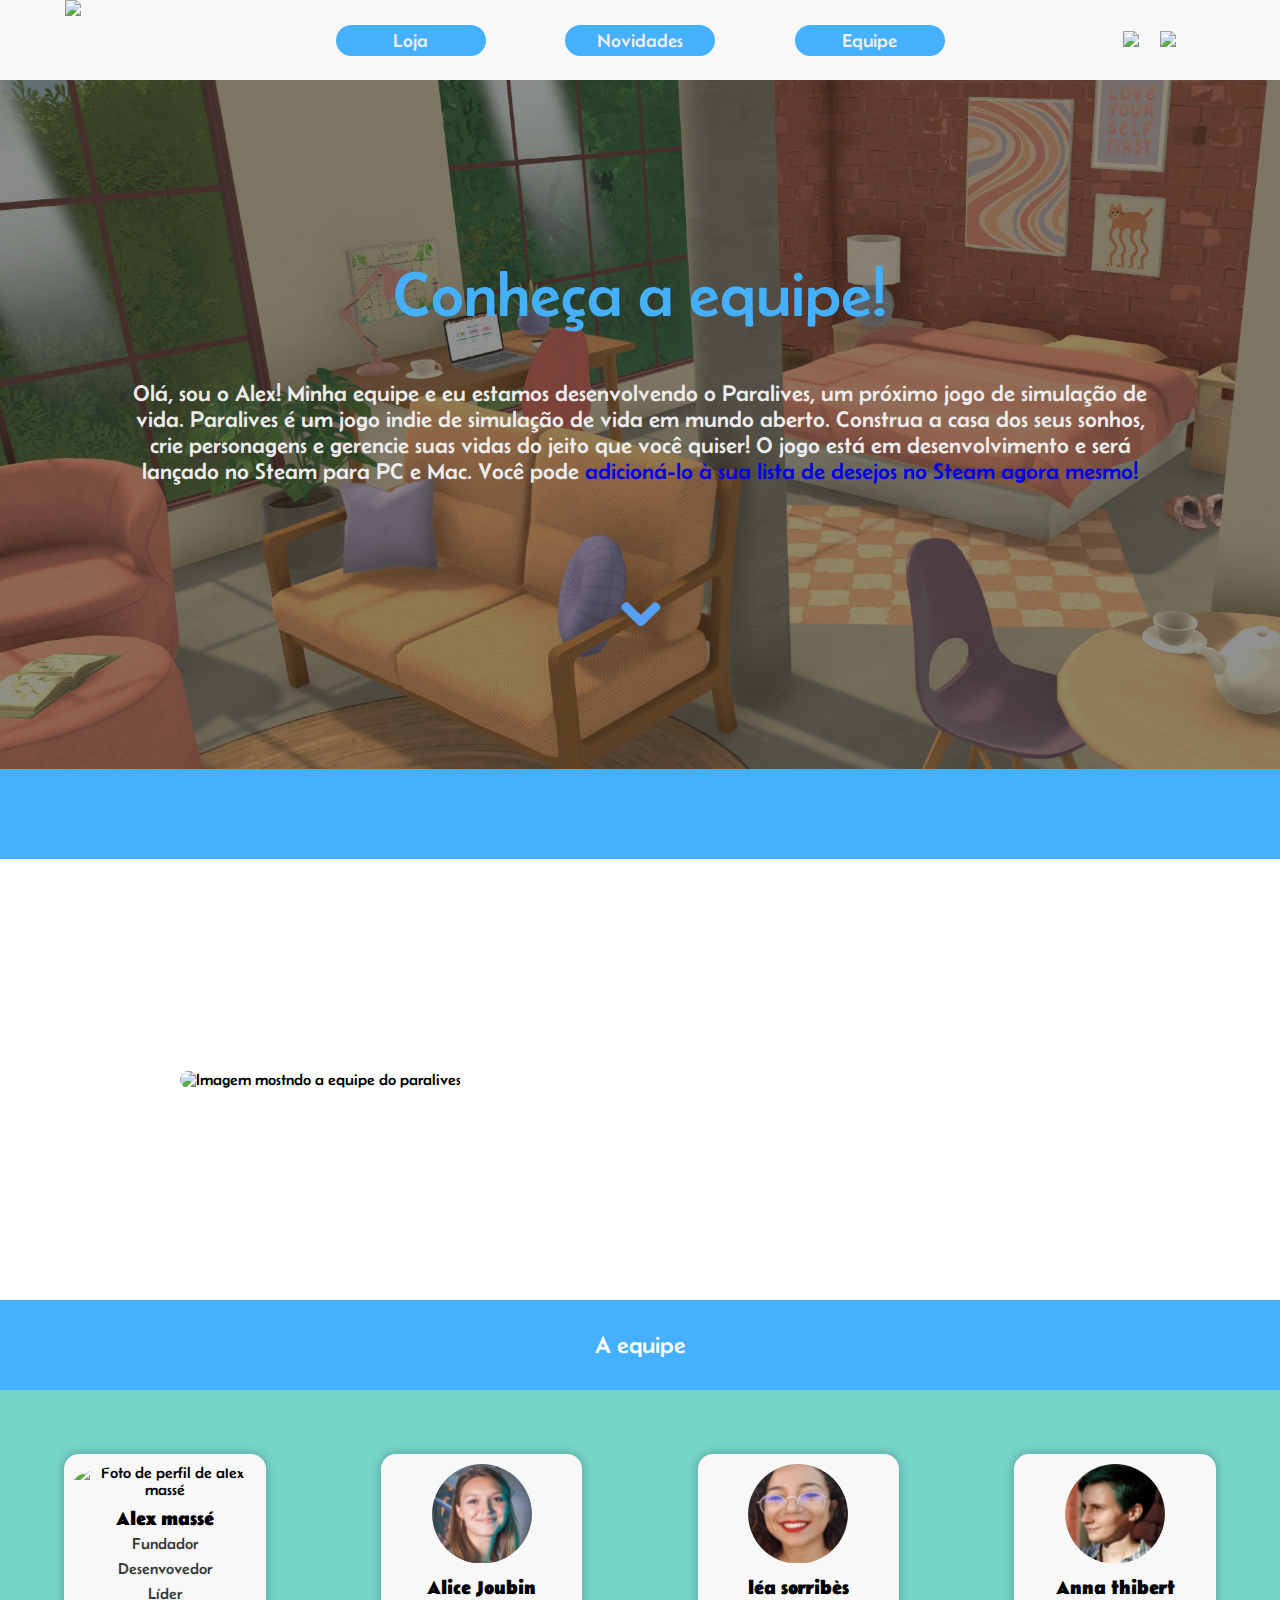
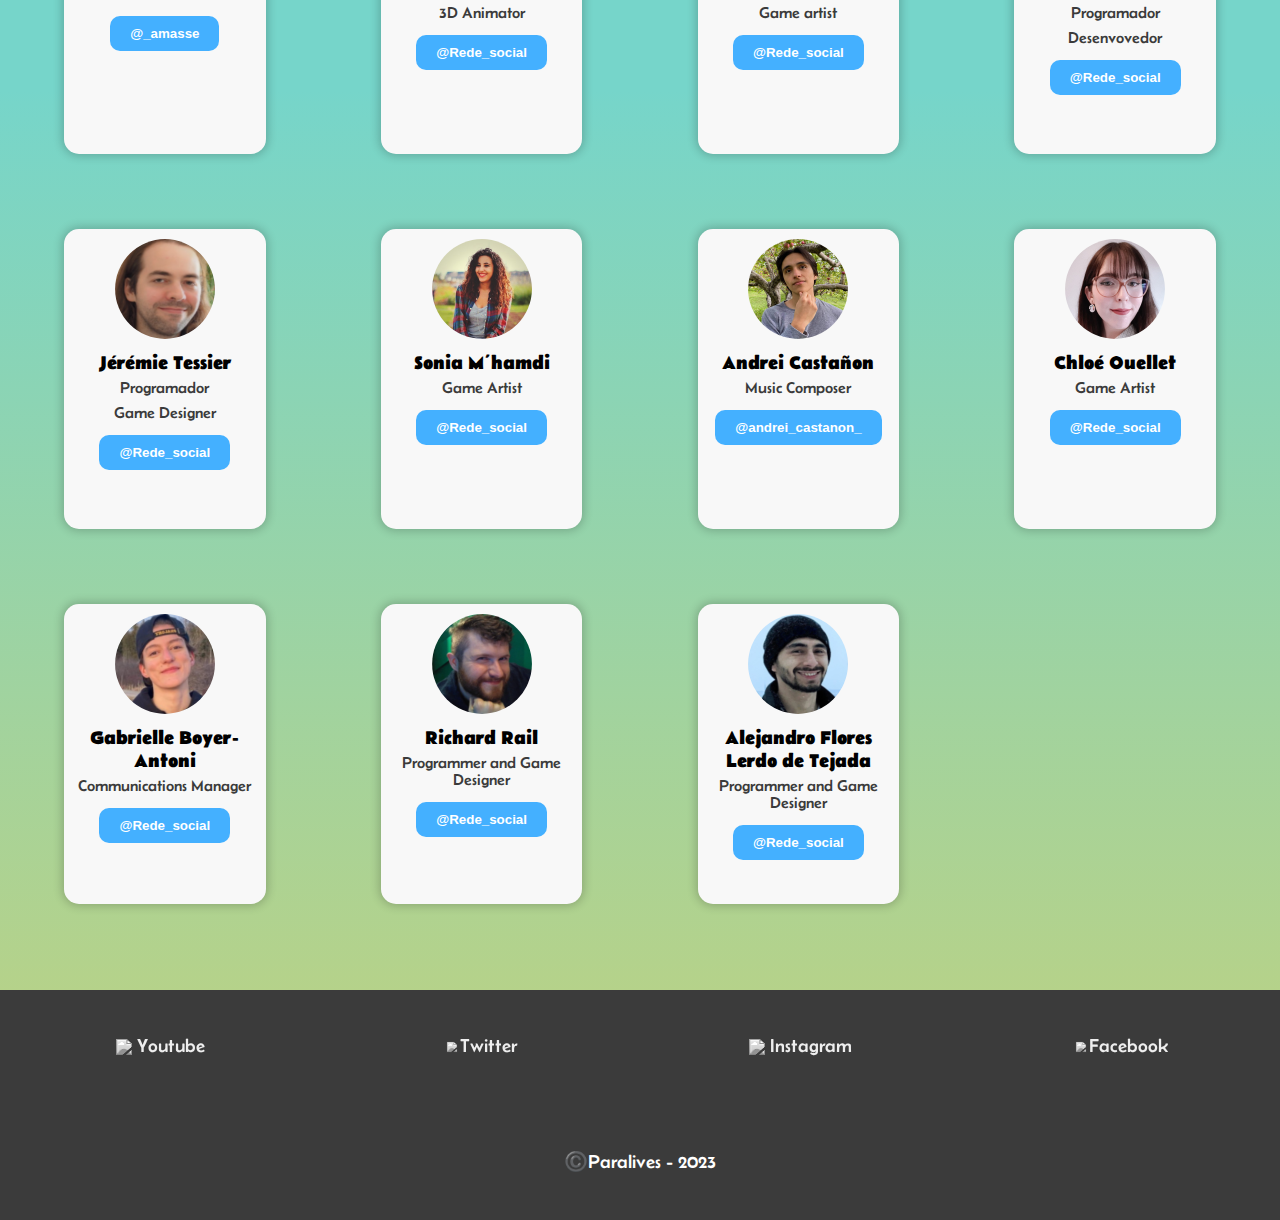
==== commit b3e823cf: "Add files via upload" ====
--- a/equipe.html
+++ b/equipe.html
@@ -62,7 +62,7 @@
     <div id="secao-vede">
         <div id="contsecaovede">
           <div id="img-equipe">
-            <img src="imagens/Equipe.jpg">
+            <img src="imagens/Equipe.jpg" alt="Imagem mostndo a equipe do paralives">
           </div>
           <div id="text-foto">
             <p id="titulo-foto">O projeto palives<p>
@@ -80,14 +80,14 @@
     <div class="grid-equipe">
       <div class="card">
         <div class="conteudocard">
-          <img src="imagens\alex_masse.jpg">
+          <img src="imagens\alex_masse.jpg" alt="Foto de perfil de alex massé">
           <h3 id="nome">Alex massé</h3>
           <p>
             <span class="cargo">Fundador</span>
             <span class="cargo">Desenvovedor</span>
             <span class="cargo">Líder</span>
           </p>
-          <a href="https://twitter.com/_amasse">
+          <a href="https://twitter.com/_amasse" >
             <button class="bnt-equipemidias">@_amasse</button>
           </a>
         </div>
@@ -95,7 +95,7 @@
       <div class="card">
         <div id="card1">
           <div class="conteudocard">
-            <img src="imagens\alex_masse.jpg">
+            <img src="imagens\Alice_Joubin.jpg" alt="Foto de perfil de Alice Joubin">
             <h3 id="nome">Alice Joubin</h3>
             <p class="cargo">3D Animator</p>
             <p class="descricao-card"></p>
@@ -106,7 +106,7 @@
       </div>
       <div class="card">
         <div class="conteudocard">
-          <img src="imagens\alex_masse.jpg">
+          <img src="imagens\léa_sorrir.jpg" alt="Foto de perfil de léa sorribès">
           <h3 id="nome">léa sorribès</h3>
           <p class="cargo">Game artist</p>
           <p class="descricao-card"></p>
@@ -115,8 +115,8 @@
       </div>
       <div class="card">
         <div class="conteudocard">
-          <img src="imagens\alex_masse.jpg">
-          <h3 id="nome">anna thibert</h3>
+          <img src="imagens\anna.jpg" alt="Foto de perfil de Anna thibert">
+          <h3 id="nome">Anna thibert</h3>
           <p>
             <span class="cargo">Programador</span>
             <span class="cargo">Desenvovedor</span>
@@ -126,7 +126,7 @@
       </div>
       <div class="card">
         <div class="conteudocard">
-          <img src="imagens\alex_masse.jpg">
+          <img src="imagens\Jérémie_Tessier.png" alt="Foto de perfil de Jérémie Tessier">
           <h3 id="nome">Jérémie Tessier</h3>
           <p>
             <span class="cargo">Programador</span>
@@ -137,7 +137,7 @@
       </div>
       <div class="card">
         <div class="conteudocard">
-          <img src="imagens\alex_masse.jpg">
+          <img src="imagens\Sonia_M’hamdi.jpg" alt="Foto de perfil de Sonia M’hamdi ">
           <h3 id="nome">Sonia M’hamdi</h3>
           <p class="cargo">Game Artist</p>
           <p class="descricao-card"></p>
@@ -146,16 +146,16 @@
       </div>
       <div class="card">
         <div class="conteudocard">
-          <img src="imagens\alex_masse.jpg">
+          <img src="imagens\Andrei_Castañon.jpg" alt="Foto de perfil de Andrei Castañon">
           <h3 id="nome">Andrei Castañon</h3>
           <p class="cargo">Music Composer</p>
-          <p class="descricao-card"></p>
-          <button class="bnt-equipemidias">@Rede_social</button>
-        </div>
-      </div>
-      <div class="card">
-        <div class="conteudocard">
-          <img src="imagens\alex_masse.jpg">
+          <p class="descricao-card"></p> 
+          <a href="https://www.instagram.com/andrei_castanon_/"><button class="bnt-equipemidias">@andrei_castanon_</button></a>
+        </div>
+      </div>
+      <div class="card">
+        <div class="conteudocard">
+          <img src="imagens\Chloé_Ouellet-Anctil.jpg" alt="Imagem de perfil de Chloé Ouellet">
           <h3 id="nome">Chloé Ouellet</h3>
           <p class="cargo">Game Artist</p>
           <p class="descricao-card"></p>
@@ -164,7 +164,7 @@
       </div>
       <div class="card">
         <div class="conteudocard">
-          <img src="imagens\alex_masse.jpg">
+          <img src="imagens\Gabrielle Boyer-Antoni.png" alt="Foto de perfil de Gabrielle Boyer-Antoni">
           <h3 id="nome">Gabrielle Boyer-Antoni</h3>
           <p class="cargo">Communications Manager</p>
           <p class="descricao-card"></p>
@@ -173,7 +173,7 @@
       </div>
       <div class="card">
         <div class="conteudocard">
-          <img src="imagens\alex_masse.jpg">
+          <img src="imagens\Richard_Rail.jpg" alt="Foto de perfil Richard Rail">
           <h3 id="nome">Richard Rail</h3>
           <p class="cargo">Programmer and Game Designer</p>
           <p class="descricao-card"></p>
@@ -182,7 +182,7 @@
       </div>
       <div class="card">
         <div class="conteudocard">
-          <img src="imagens\alex_masse.jpg">
+          <img src="imagens\Alejandro_lerdo.jpg" alt="Foto de perfil Alejandro Flores Lerdo de Tejada">
           <h3 id="nome">Alejandro Flores Lerdo de Tejada</h3>
           <p class="cargo">Programmer and Game Designer</p>
           <p class="descricao-card"></p>
--- a/style.css
+++ b/style.css
@@ -1,10 +1,10 @@
-*{
+*{  
+    user-select:none;
     margin: 0;
     padding: 0;
     box-sizing: border-box;
 }
 body{
-    user-select: none;
     font-family: 'Belanosima', sans-serif;
 }
 ul{
@@ -108,6 +108,7 @@
     display: flex;
     align-items: flex-end;
     height: 100vh;
+    min-height: 400px;
 }
 #prancheta{
     display: none;
@@ -127,6 +128,9 @@
     font-size: 4rem;
     color: #eeeeee;
 }   
+h1 span{
+    color: #44B0FF;
+}
 #wishlist{
     font-family: 'Irish Grover', cursive;
     font-weight: 600;
@@ -148,28 +152,27 @@
 }
 #bandeira{
     position: relative;
-    top: -100px;
+    top: -10vh;
     display: flex;
     align-items: center;
     justify-content: center;
     flex-wrap: wrap;
     height: 20vh;
+    min-height: 150px;
     width: 100%;
     background-color: #56a1f7;
     color: #ffffff;
-    font-size: 24px;
+    font-size: 1.6rem;
     font-family: 'Irish Grover', cursive;
-    box-shadow: 2px 4px 15px #1d1d1dd8;
-    text-align: center;
-    margin-bottom: -100px;
+    text-align: center;
+    margin-bottom: -10vh;
     z-index: 2;
 }
 #bandeira #textoBandeira{
     text-align: center;
     position: absolute;
-    height: 10%;
+    height: 10vh;
     width: 50%;
-    font-size:x-large;
     color: #eeeeee;
 }
 
@@ -177,11 +180,9 @@
     display: flex;
     align-items: center;
     height: 80vh;
+    min-height: 650px;
     background-image: linear-gradient(#B5D28A 25%, #76D5CA);
-    border-radius: 20px;
-    position: relative;
-    top: -3vh;
-    margin-bottom: -3vh;
+    z-index: 4;
     padding: 3vw;
     padding-top:4vw;
     width: 100%;
@@ -190,21 +191,21 @@
 
 #divisao{
     width:100%;
-    height: 544px;
-    display: flex;
-    justify-content: center;
+    height: fit-content;
+    display: flex;
+    justify-content: space-between;
     align-items: center;
     
 }
 #divisao p{
-    color: #fff;
-    font-size: 2vw;
+    color: #ffffff;
+    font-size: 1.4rem;
 }
 #bbotao-novidades{
     background-color: #56a1f7;
-    color: white;
+    color: #ffffff;
     padding: 10px 20px;
-    font-size: 16px;
+    font-size: 0.9rem;
     border: none;
     border-radius: 5px;
     transition: all 0.3s ease;
@@ -217,25 +218,35 @@
 
 #texto-sep{
     display: flex;
-    justify-content: center;
-    align-items: center;
-    width: 36vw;
-    font-size: 20px;
+    justify-content: space-between;
+    align-items: center;
+    width: 45vw;
+    height: 60%;
+    font-size: 1.2rem;
     flex-direction: column;
     text-align: center;
 }
 #texto-sep p{
-    width: 50%;
+    width:50%;
 }
 #img-sala{
-    height: 45vh;
-    width: 65vh;
+    display: flex;
+    justify-content: flex-end;
+    align-items: center;
+    justify-self: center;
+    margin-left:6%;
+    height: 25vw;
+    width: 40vw;
 }
 #img-sala img{
     height: 100%;
     width: 100%;
     border-radius: 50px;
-
+}
+#patreon-ptazul{
+    position: relative;
+    top:-15vh;
+    margin-bottom:-5vh;
 }
 
 #patreon{
@@ -247,23 +258,21 @@
     background-size: cover;
     background-position: center;
     height: 70vw;
-    z-index: -1;
     position: relative;
-    top: -1vw;
-    margin-bottom: -1vw;
     text-align: center;
     color: rgb(255, 255, 255);
-    font-size: 28px;
-}
+    font-size: 2rem;
+}
+
 #patreon img{
     width: 100%;
     border-radius: 15px;
     box-shadow: 0px 8px 8px #363636d8;
-}
-#patreon a{
+    cursor: pointer;
     transition: 500ms;
 }
-#patreon a:hover{
+
+#patreon img:hover{
     scale: 105%;
     transition: 500ms;
 }
@@ -278,15 +287,18 @@
     width: 34vw;
     flex-direction: column;
 }
+#patreon-titulo{
+    padding:1em 0em 1em 0em;
+}
 
 #inicio-ptazul{
-    background-color: #44B0FF;
-    box-shadow: 0px 0px 38px rgba(49, 49, 49, 0.877);
+    background-color: #56a1f7;
     width:100%;
     height: 10vw;
+    z-index: 15;
 }
 #secao-discord{
-    height: 50vw;
+    height: 65vw;
     display: flex;
     align-items:center;
     justify-content: center;
@@ -297,10 +309,10 @@
     text-align: center;
 }
 #disc-texto p{
-    font-size: 2vw;
+    font-size: 1.5rem;
 }
 #disc-texto h3{
-    font-size: 3vw;
+    font-size: 2.2rem;
 
 }
 #disc-cont{
@@ -309,7 +321,7 @@
     flex-direction: column;
     justify-content: space-evenly;
     align-items: center;
-    width: 35vw;
+    width: 45vw;
     height: 80% ;
 }
 #disc-botao{
@@ -328,7 +340,7 @@
 footer{
     background-color: #3b3b3b;
     height: 12em;
-    font-size: 1.2em;
+    font-size: 1.2rem;
     color:#ffffff;
     text-align: center;
 }
@@ -415,7 +427,7 @@
     display:flex;
     justify-content: space-between;
     flex-direction: column;
-    font-size: 1.2vw;
+    font-size: 0.95rem;
     width: 100%;
     height: 100%;
 }   
@@ -495,7 +507,7 @@
     width: fit-content;
 }
 .nov-titulo p{
-    font-size: 50px;
+    font-size: 3.2rem;
 }
 
 #nov-recente{
@@ -535,7 +547,7 @@
 .nov-recente-texto{
     background-color: #FB954B;
     font-weight: 500;
-    font-size: 1.5em;
+    font-size: 1.5rem;
     padding: 0.20em;
     padding-bottom: 0.35em;
     scale:140%;
@@ -588,7 +600,7 @@
 }
 .nov-data-texto p{
     position: relative;
-    font-size: 28px;
+    font-size: 2rem;
     right: 15%;
 }
 .nov-data-img, .nov-data-img img{
@@ -639,9 +651,11 @@
     width: 100%;
     background-color: #ffffff;
     color:#F68B27;
-    font-size: 28px;
+    font-size: 2rem;
 }
 .nov-nome p{
+    position:relative;
+    left: -4%;
     width: 92%;
 }
 .nov-outro-desc{
@@ -654,7 +668,7 @@
 }
 .nov-outro-desc p{
     padding: 0.5em;
-    font-size: 20px;
+    font-size: 1.2rem;
 }
 
 .outro-margin{
@@ -678,14 +692,14 @@
 
 .Aequipe{
     color: white;
-    font-size: 1.5em;
+    font-size: 1.5rem;
     padding: 2% 0;
 } 
 
 
 #titulo-foto{
     display: block;
-    font-size: 2em;
+    font-size: 2rem;
 }
 
 @keyframes slidein {
@@ -700,7 +714,7 @@
 }
   
 #descricao{
-    font-size: 22px;
+    font-size: 1.45rem;
     text-align: center;
     color: #ececec;
     animation-name: slidein;
@@ -788,11 +802,11 @@
     align-items: center;
     width: 50%;
     color: white;
-    font-size: 1.6vw;
+    font-size: 1.3rem;
 }
 #titulo-foto{
     display: block;
-    font-size: 3vw;
+    font-size: 3rem;
     padding: 5% 0% 2%;
 }
 .grid-equipe{
@@ -832,7 +846,7 @@
     padding: 2%;
     display: block;
     color: #3b3b3b;
-    font-size: 80%;
+    font-size: 1rem;
   }
   
   .conteudocard button {
@@ -845,10 +859,6 @@
     color: white;
     margin-top: 5%;
   }
-
-  .conteudocard button:active{
-    
-  }
   
 
 /* --- Responsivo ---*/
@@ -857,23 +867,44 @@
         display:none;
     }
     #disc-botao{
-        height: 40%;
-    }
+    height:fit-content;
+    }
+    #disc-cont{
+    width: 60vw;
+    }
+    #disc-texto p{
+    width: 100%;
+    font-size: 2.2rem;
+    }
+    #disc-texto h3{
+       font-size: 3rem;
+    }
+    #disc-texto{
+    width: 100%;
+    } 
     #secao-discord{
-    height: 70vw;
+    height: 75vw;
+    }
+    .inicio-sep{
+    height:80vw;
     }
     #divisao{
+    height: fit-content;
     flex-direction: column;
+    justify-content:center;
     }
     #texto-sep{
-        width: 100vh;
+        height:35%;
     }
     #texto-sep p{
-        font-size: 3vw;
+	width: 100%;
+        font-size: 2rem;
         padding: 1.5vw;
         text-align: unset;
     }
-
+    #img-sala{
+        margin: 0;
+    }
 
 }
 @media only screen and (max-width: 1116px) {
@@ -900,7 +931,11 @@
         height: 34.05vw;
     }
     .cont-produto{
-        font-size: 1.5vw;
+        font-size: 1.1rem;
+    }
+    #patreon{
+        height: 80vw;
+        font-size: 1.5rem;
     }   
 }
 @media only screen and (max-width: 1024px)
@@ -911,7 +946,7 @@
     }
     #patreon{
         height: 80vw;
-        font-size: 3vw;
+        font-size: 1.7rem;
     }
     .botao_patreon{
         height: 100%;
@@ -920,6 +955,10 @@
 }
 @media only screen and (max-width: 900px)
 {
+    #patreon{
+        height: 80vw;
+        font-size: 1.5rem;
+    }
     #banner-completo{
         display: none;
     }
@@ -965,7 +1004,6 @@
     }
     #img-equipe{
         height: 80%;
-        
     }
 }
 @media only screen and (max-width: 786px)
@@ -988,7 +1026,7 @@
         grid-area: botoesNav;
     }
     h2{
-        font-size: 36px;
+        font-size: 2.2rem;
         font-family: 'Irish Grover', cursive;
         color:#000000;
     }
@@ -1018,7 +1056,7 @@
     }
     #patreon{
         height: 80vw;
-        font-size: 4vw;
+        font-size: 1.5rem;
     }
     .botao_patreon{
         height: 100%;
@@ -1046,7 +1084,7 @@
         justify-content: space-between;
     }
     #secao-discord{
-        height: 120vw;
+        height: 140vw;
     }
     #disc-cont{
         height: 70%;
@@ -1058,6 +1096,12 @@
     #disc-botao img{
         height: auto;
     }
+    #disc-texto p{
+    font-size: 5vw;
+    }
+    #disc-texto h3{
+       font-size: 8vw;
+    }
     .nov-outro-detalhes{
         position: relative;
         left: -10%;
@@ -1105,12 +1149,27 @@
     #titulo-foto{
         font-size: 4em;
     }
+    #divisao{
+        height:fit-content;
+    }
+    #texto-sep{
+        width: 65vw;
+    }
     #texto-sep p{
         font-size: 4.5vw;
         padding: 1.5vw;
         text-align: center;
     }
-
+    #img-sala{
+        width: 65vw;
+        height: auto;
+    }
+    #img-sala img{
+        border-radius: 14px;
+    }
+    #disc-botao a img{
+        width: 100%;
+    }
     
 }   
 @media only screen and (max-width: 600px)
@@ -1156,30 +1215,16 @@
     }   
     
 }
-@media only screen and (max-height: 300px)
+
+
+@media only screen and (max-width: 400px)
 {
-        #bandeira{
-            position: relative;
-            margin-bottom: 0;
-            top: 0;
-        }
-        #titulo{
-            position: relative;
-            bottom: -30px;
-        }
-        
-}
-
-
-@media only screen and (max-width: 414px)
-{
-
     #seta img{
         display: none;
     }
     #patreon{
         height: 100vw;
-        font-size: 6vw;
+        font-size: 1.2rem;
     }
     .botao_patreon{
         height: 100%;
@@ -1187,80 +1232,14 @@
     }
 }
 
-@media only screen and (max-width: 970px)
+@media only screen and (max-height: 400px)
 {
-    #seta img{
-        width: 14%;
-    }
-
-}
-
-
-
-
-
-
-
-
-
-
-
-
-
-
-
-
-
-
-
-
-
-
-
-
-
-
-
-
-
-
-
-
-
-
-
-
-
-
-
-
-
-
-
-
-
-
-
-
-
-
-
-
-
-
-
-
-
-
-
-
-
-
-
-
-
-
-
+    #bandeira{
+        position: relative;
+        top: -35px;
+        margin-bottom: -35px;
+    }
+}
 
 ::-webkit-scrollbar {
     width: 5px;
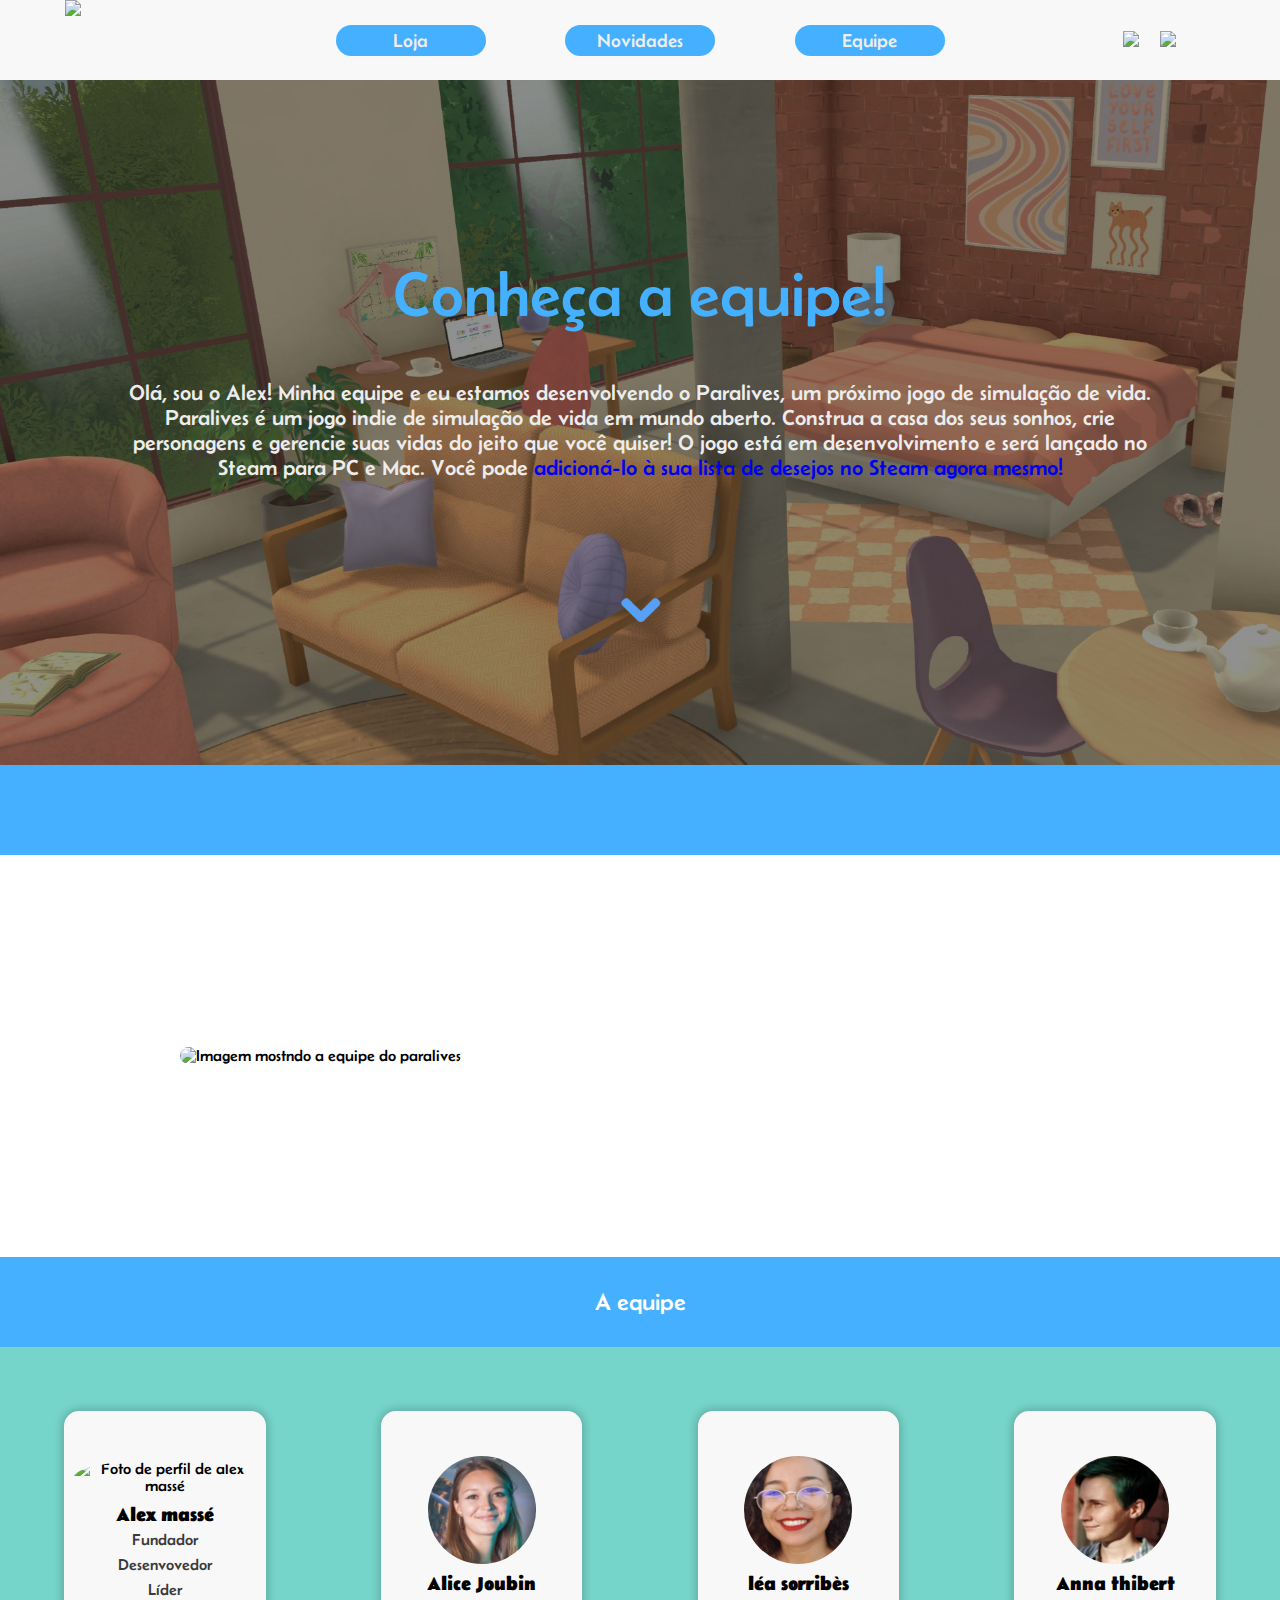
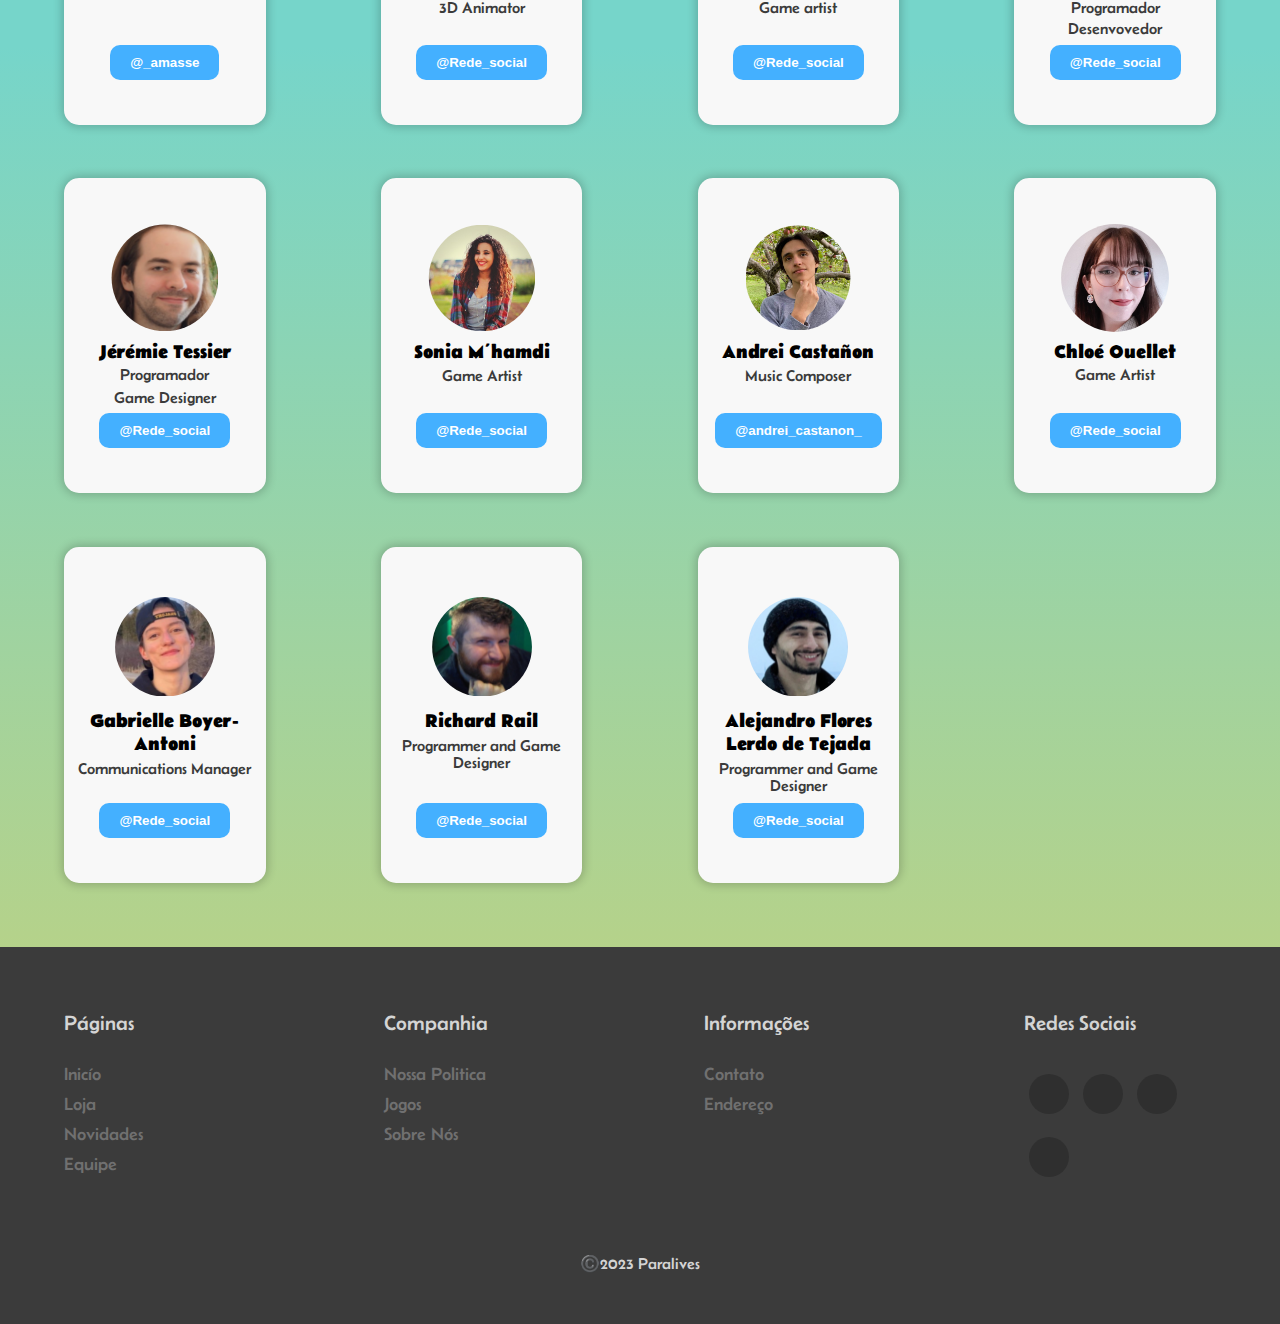
==== commit dc714dd6: "Add files via upload" ====
--- a/equipe.html
+++ b/equipe.html
@@ -1,13 +1,16 @@
 <!DOCTYPE html>   
-<html>
+<html lang="pt">
   <head>
     <link rel="stylesheet" href="style.css">
         <meta charset="UTF-8">
         <meta name="viewport" content="width=device-width, initial-scale=1.0">
+        <meta name="keywords" content="paralives, jogo, simulacao, equipe, criadores, programadores, desenvolvedores">
+        <meta http-equiv="content-language" content="pt-br">
         <link rel="preconnect" href="https://fonts.googleapis.com">
         <link rel="preconnect" href="https://fonts.gstatic.com" crossorigin>
         <link href="https://fonts.googleapis.com/css2?family=Irish+Grover&display=swap" rel="stylesheet">
         <link href="https://fonts.googleapis.com/css2?family=Roboto&display=swap" rel="stylesheet">
+        <link rel="stylesheet" href="https://cdnjs.cloudflare.com/ajax/libs/font-awesome/6.4.0/css/all.min.css" integrity="sha512-iecdLmaskl7CVkqkXNQ/ZH/XLlvWZOJyj7Yy7tcenmpD1ypASozpmT/E0iPtmFIB46ZmdtAc9eNBvH0H/ZpiBw==" crossorigin="anonymous" referrerpolicy="no-referrer"/>
         <link href="https://fonts.googleapis.com/css2?family=Belanosima&display=swap" rel="stylesheet">
   </head>
   <body>
@@ -57,7 +60,7 @@
       </div>
     </div>
     
-    <div id="ptAzul"></div>
+    <div class="ptAzul"></div>
 
     <div id="secao-vede">
         <div id="contsecaovede">
@@ -70,10 +73,10 @@
           </div>
         </div>
     </div>
-    <div id="ptAzul">
-      <div class="Aequipe">
+    <div class="ptAzul">
+      <p class="Aequipe">
         A equipe
-      </div>
+      </p>
     </div>
       
     
@@ -87,22 +90,21 @@
             <span class="cargo">Desenvovedor</span>
             <span class="cargo">Líder</span>
           </p>
-          <a href="https://twitter.com/_amasse" >
-            <button class="bnt-equipemidias">@_amasse</button>
-          </a>
-        </div>
-      </div>
-      <div class="card">
-        <div id="card1">
+        </div>
+        <a href="https://twitter.com/_amasse" >
+          <button class="bnt-equipemidias">@_amasse</button>
+        </a>
+      </div>
+      <div class="card">
           <div class="conteudocard">
             <img src="imagens\Alice_Joubin.jpg" alt="Foto de perfil de Alice Joubin">
             <h3 id="nome">Alice Joubin</h3>
             <p class="cargo">3D Animator</p>
             <p class="descricao-card"></p>
-              <button class="bnt-equipemidias">@Rede_social</button>
-        </div>
-        
-        </div>
+        </div>
+        <a href="">
+          <button class="bnt-equipemidias">@Rede_social</button>
+        </a>
       </div>
       <div class="card">
         <div class="conteudocard">
@@ -110,8 +112,10 @@
           <h3 id="nome">léa sorribès</h3>
           <p class="cargo">Game artist</p>
           <p class="descricao-card"></p>
-          <button class="bnt-equipemidias">@Rede_social</button>
-        </div>
+        </div>
+        <a href="" >
+          <button class="bnt-equipemidias">@Rede_social</button>
+        </a>
       </div>
       <div class="card">
         <div class="conteudocard">
@@ -121,8 +125,10 @@
             <span class="cargo">Programador</span>
             <span class="cargo">Desenvovedor</span>
           </p>
-          <button class="bnt-equipemidias">@Rede_social</button>
-        </div>
+        </div>
+        <a href="" >
+          <button class="bnt-equipemidias">@Rede_social</button>
+        </a>
       </div>
       <div class="card">
         <div class="conteudocard">
@@ -132,8 +138,11 @@
             <span class="cargo">Programador</span>
             <span class="cargo">Game Designer</span>
           </p>
-          <button class="bnt-equipemidias">@Rede_social</button>
-        </div>
+          
+        </div>
+          <a href="" >
+            <button class="bnt-equipemidias">@Rede_social</button>
+          </a>
       </div>
       <div class="card">
         <div class="conteudocard">
@@ -141,17 +150,21 @@
           <h3 id="nome">Sonia M’hamdi</h3>
           <p class="cargo">Game Artist</p>
           <p class="descricao-card"></p>
-          <button class="bnt-equipemidias">@Rede_social</button>
-        </div>
+        </div>
+        <a href="" >
+          <button class="bnt-equipemidias">@Rede_social</button>
+        </a>
       </div>
       <div class="card">
         <div class="conteudocard">
           <img src="imagens\Andrei_Castañon.jpg" alt="Foto de perfil de Andrei Castañon">
           <h3 id="nome">Andrei Castañon</h3>
           <p class="cargo">Music Composer</p>
-          <p class="descricao-card"></p> 
-          <a href="https://www.instagram.com/andrei_castanon_/"><button class="bnt-equipemidias">@andrei_castanon_</button></a>
-        </div>
+          <p class="descricao-card"></p>  
+        </div>
+        <a href="https://www.instagram.com/andrei_castanon_/">
+          <button class="bnt-equipemidias">@andrei_castanon_</button>
+        </a>
       </div>
       <div class="card">
         <div class="conteudocard">
@@ -159,8 +172,10 @@
           <h3 id="nome">Chloé Ouellet</h3>
           <p class="cargo">Game Artist</p>
           <p class="descricao-card"></p>
-          <button class="bnt-equipemidias">@Rede_social</button>
-        </div>
+        </div>
+        <a href="" >
+          <button class="bnt-equipemidias">@Rede_social</button>
+        </a>
       </div>
       <div class="card">
         <div class="conteudocard">
@@ -168,8 +183,10 @@
           <h3 id="nome">Gabrielle Boyer-Antoni</h3>
           <p class="cargo">Communications Manager</p>
           <p class="descricao-card"></p>
-          <button class="bnt-equipemidias">@Rede_social</button>
-        </div>
+        </div>
+        <a href="" >
+          <button class="bnt-equipemidias">@Rede_social</button>
+        </a>
       </div>
       <div class="card">
         <div class="conteudocard">
@@ -177,8 +194,10 @@
           <h3 id="nome">Richard Rail</h3>
           <p class="cargo">Programmer and Game Designer</p>
           <p class="descricao-card"></p>
-          <button class="bnt-equipemidias">@Rede_social</button>
-        </div>
+        </div>
+        <a href="" >
+          <button class="bnt-equipemidias">@Rede_social</button>
+        </a>
       </div>
       <div class="card">
         <div class="conteudocard">
@@ -186,32 +205,61 @@
           <h3 id="nome">Alejandro Flores Lerdo de Tejada</h3>
           <p class="cargo">Programmer and Game Designer</p>
           <p class="descricao-card"></p>
-          <button class="bnt-equipemidias">@Rede_social</button>
-        </div>
+        </div>
+        <a href="" >
+          <button class="bnt-equipemidias">@Rede_social</button>
+        </a>
       </div>
 
 
     </div>
 
     
-      <footer>
-            <br>
-        <div class="canais">
-            <div class="contato contatolink">
-                <a class="linkfooter" href="https://www.youtube.com/c/Paralives"><img src="imagens/vecteezy_youtube-logo-png-youtube-icon-transparent_18930575_594.png"> Youtube</a>
-            </div>
-            <div class="contato contatolink">
-                <a class="linkfooter" href="https://twitter.com/ParalivesGame"><img class="logos" src="imagens/vecteezy_twitter-png-icon_16716467_979.png">Twitter</a>
-            </div>
-            <div class="contato contatolink">
-                <a class="linkfooter" href="https://www.instagram.com/paralivesgame/ "><img src="imagens/instagram.png"> Instagram</a>
-             </div>
-            <div class="contato contatolink">
-                <a class="linkfooter" href=" https://web.facebook.com/Paralives/?_rdc=1&_rdr"><img class="logos" src="imagens/facebook.png">Facebook</a>
-            </div>
-        </div>
-            </div>
-                <p>©️Paralives - 2023</p>
-            </div>
-        </footer>
+    <footer>
+
+    </div class="footer-cont">
+        <div class="footer-row">
+
+            <div class="footer-col">
+                <h4>Páginas</h4>
+                <ul class="footer-lista">
+                    <li><a href="index.html">Inicío</a></li>
+                    <li><a href="loja.html">Loja</a></li>
+                    <li><a href="novidades.html">Novidades</a></li>
+                    <li><a href="equipe.html">Equipe</a></li>
+                </ul>
+            </div>
+
+            <div class="footer-col">
+                <h4>companhia</h4>
+                <ul class="footer-lista">
+                    <li><a href="">Nossa politica</a></li>
+                    <li><a href="">Jogos</a></li>
+                    <li><a href="equipe.html">Sobre nós </a></li>
+                </ul>
+            </div>
+
+            <div class="footer-col">
+                <h4>informações</h4>
+                <ul class="footer-lista">
+                    <li><a href="#">Contato</a></li>
+                    <li><a href="#">Endereço</a></li>
+                </ul>
+            </div>
+
+            <div class="footer-col">
+                <h4>Redes sociais</h4>
+                <ul class="socialMedia">
+                <a href="https://web.facebook.com/Paralives/?locale=pt_BR&_rdc=1&_rdr"><i class="fab fa-facebook-f"></i></a>
+                <a href="https://twitter.com/ParalivesGame"><i class="fab fa-twitter"></i></a>
+                <a href="https://www.patreon.com/alexmasse/posts"><i class="fab fa-patreon"></i></a>
+                <a href="https://www.instagram.com/paralivesgame/"><i class="fab fa-instagram"></i></a>
+                </ul>
+            </div>
+        </div>
+        <div class="footer-row2">
+            <p>©️2023 Paralives</p>
+        </div>
+    </div>   
+</footer>
   </body>
--- a/style.css
+++ b/style.css
@@ -31,7 +31,6 @@
 }
 #botoesNav{
     display:flex;
-    flex-direction: row;
     align-items: center;
     justify-content:space-evenly;
     grid-area: botoesNav;
@@ -160,6 +159,8 @@
     height: 20vh;
     min-height: 150px;
     width: 100%;
+    padding-left: 5%;
+    padding-right: 5%;
     background-color: #56a1f7;
     color: #ffffff;
     font-size: 1.6rem;
@@ -178,34 +179,32 @@
 
 .inicio-sep{
     display: flex;
-    align-items: center;
-    height: 80vh;
-    min-height: 650px;
+    justify-content: center;
+    align-items: center;
+    height: fit-content;
     background-image: linear-gradient(#B5D28A 25%, #76D5CA);
-    z-index: 4;
     padding: 3vw;
-    padding-top:4vw;
+    padding-top: 24vh;
+    padding-bottom: 24vh;
     width: 100%;
     box-shadow: 0px 2px 6px #29292952;
 }
 
 #divisao{
-    width:100%;
     height: fit-content;
     display: flex;
-    justify-content: space-between;
+    justify-content: center;
     align-items: center;
     
 }
 #divisao p{
     color: #ffffff;
-    font-size: 1.4rem;
+    font-size: 2vw;
 }
 #bbotao-novidades{
     background-color: #56a1f7;
     color: #ffffff;
     padding: 10px 20px;
-    font-size: 0.9rem;
     border: none;
     border-radius: 5px;
     transition: all 0.3s ease;
@@ -217,17 +216,19 @@
 }
 
 #texto-sep{
-    display: flex;
-    justify-content: space-between;
+    padding: 1%;
+    display: flex;
+    justify-content: space-around;
     align-items: center;
     width: 45vw;
-    height: 60%;
-    font-size: 1.2rem;
+    height:25vw;
+    font-size: 1.25rem;
     flex-direction: column;
     text-align: center;
 }
 #texto-sep p{
-    width:50%;
+    width:64%;
+    
 }
 #img-sala{
     display: flex;
@@ -261,7 +262,7 @@
     position: relative;
     text-align: center;
     color: rgb(255, 255, 255);
-    font-size: 2rem;
+    font-size: 1.85rem;
 }
 
 #patreon img{
@@ -292,9 +293,11 @@
 }
 
 #inicio-ptazul{
+    position: relative;
     background-color: #56a1f7;
     width:100%;
-    height: 10vw;
+    min-height: 20px;
+    height: 10vh;
     z-index: 15;
 }
 #secao-discord{
@@ -309,10 +312,10 @@
     text-align: center;
 }
 #disc-texto p{
-    font-size: 1.5rem;
+    font-size: 2vw;
 }
 #disc-texto h3{
-    font-size: 2.2rem;
+    font-size: 3vw;
 
 }
 #disc-cont{
@@ -325,13 +328,20 @@
     height: 80% ;
 }
 #disc-botao{
-    width: fit-content;
-    transition: 0.5s
+    width: 100%;
+    transition: 0.5s;
+}
+#disc-botao img{
+    width: 55%;
 }
 #disc-botao:hover{
     scale:102%;
     transition: 0.5s
 }
+#disc-paralives iframe{
+    width: 28vw;
+    height: 16vw;
+}
 
 
 
@@ -339,39 +349,67 @@
 
 footer{
     background-color: #3b3b3b;
-    height: 12em;
-    font-size: 1.2rem;
-    color:#ffffff;
-    text-align: center;
-}
-.canais{
-    display: grid;
-    margin-top: 1.5rem;
-    grid-template-columns: 25% 25% 25% 25%;
-    height: 50%;
-    filter: grayscale(100%);
-}
-.contatolink img{
-    width: 4rem;
-    height: auto;
-    vertical-align: middle;
-}
-.logos{
-    scale: 65%;
-    filter: grayscale(100%);
-}
-footer #nomefinal{
-    height: 1em;
-}
-.linkfooter{
-    transition: 100ms;
-    text-decoration-line: none;
-    color: #eeeeee;
-}
-.linkfooter:hover{
-    transform: scale(150%);
-    transition: 100ms;
-    color: #a0a0a0;
+}
+
+.footer-cont{
+    max-width: 1170px;
+}
+
+.footer-row{
+    display: flex;
+    flex-wrap: wrap;
+}
+
+.footer-col {
+    width: 25%;
+    padding: 5% 5%;
+}
+
+.footer-col h4 {
+    font-size: 1.3rem;
+    color: rgb(212, 212, 212);
+    text-transform: capitalize;
+    margin-bottom: 30px;
+    font-weight: 500;
+}
+
+.footer-col ul li:not(:last-child) {
+    margin-bottom: 10px;
+}
+
+.footer-col ul li a{
+    font-size: 1.15em;
+    text-transform: capitalize;
+    color: #707070;
+    transition: all 0.3s ease;
+}
+
+.footer-col ul li a:hover{
+    color: rgb(146, 146, 146);
+    padding-left: 10px;
+}
+.footer-col .socialMedia a {
+    display: inline-block;
+    height: 40px;
+    width: 40px;
+    background-color: rgba(0, 0, 0, 0.2);
+    margin: 10px 5px;
+    text-align: center;
+    line-height: 40px;
+    border-radius: 50%;
+    color: #F2F2F2;
+    transition: all 0.3s ease;
+}
+
+.footer-col .socialMedia a:hover{
+    color: #202020;
+    background-color: #F2F2F2;
+}
+.footer-row2{
+    padding-bottom: 4%;
+    color: #d4d4d4;
+    width:100%;
+    text-align: center;
 }
 
 /* ---- Loja ----*/
@@ -427,7 +465,7 @@
     display:flex;
     justify-content: space-between;
     flex-direction: column;
-    font-size: 0.95rem;
+    font-size: 1.2vw;
     width: 100%;
     height: 100%;
 }   
@@ -479,26 +517,6 @@
     color: #ffffff;
     text-align: center;
 }
-
-.bnt-equipemidias {
-    background-color: #44B0FF;
-    color: white;
-    padding: 10px 20px;
-    border: none;
-    transition: transform 0.3s;
-    cursor: pointer;
-  }
-  
-  .bnt-equipemidias:hover {
-    transform: scale(1.1);
-    background-color: #3388FF;
-  }
-
-  .bnt-equipemidias:active {
-    transform: scale(0.9);
-    background-color: #1166CC;
-  }
-
 .nov-titulo{
     color: #ffffff;
     text-shadow: 2px 2px 2px#00000033;
@@ -507,7 +525,7 @@
     width: fit-content;
 }
 .nov-titulo p{
-    font-size: 3.2rem;
+    font-size: 3.15rem;
 }
 
 #nov-recente{
@@ -600,7 +618,7 @@
 }
 .nov-data-texto p{
     position: relative;
-    font-size: 2rem;
+    font-size: 1.75rem;
     right: 15%;
 }
 .nov-data-img, .nov-data-img img{
@@ -647,11 +665,11 @@
     display: flex;
     justify-content: center;
     align-items: center;
-    height: 15%;
+    height: 100%;
     width: 100%;
     background-color: #ffffff;
     color:#F68B27;
-    font-size: 2rem;
+    font-size: 1.75rem;
 }
 .nov-nome p{
     position:relative;
@@ -668,7 +686,7 @@
 }
 .nov-outro-desc p{
     padding: 0.5em;
-    font-size: 1.2rem;
+    font-size: 1.25rem;
 }
 
 .outro-margin{
@@ -699,7 +717,7 @@
 
 #titulo-foto{
     display: block;
-    font-size: 2rem;
+    font-size: 2em;
 }
 
 @keyframes slidein {
@@ -714,7 +732,7 @@
 }
   
 #descricao{
-    font-size: 1.45rem;
+    font-size: 1.4rem;
     text-align: center;
     color: #ececec;
     animation-name: slidein;
@@ -723,12 +741,16 @@
     animation-fill-mode: both;
 }
 
-#ptAzul{
+.ptAzul{
     height: 10vh;
+    min-height: 4vw;
     background-color: #44B0FF;
     display: flex;
     align-items: center;
     justify-content: center;
+}
+.ptAzul p{
+    padding: 4vh;
 }
 
 .div-equi{
@@ -776,7 +798,7 @@
 
 #seta img {
     width: 5%;
-    padding-top: 10%;
+    margin-top: 10%;
     cursor: pointer;
 }
 
@@ -802,11 +824,11 @@
     align-items: center;
     width: 50%;
     color: white;
-    font-size: 1.3rem;
+    font-size: 1.6vw;
 }
 #titulo-foto{
     display: block;
-    font-size: 3rem;
+    font-size: 3vw;
     padding: 5% 0% 2%;
 }
 .grid-equipe{
@@ -821,11 +843,15 @@
 }
 
 .card {
+    display: flex;
+    flex-direction: column;
+    justify-content: space-between;
+    align-items: center;
     background-color: #f8f8f8;
     text-align: center;
     border-radius: 15px;
     box-shadow: 0px 0px 10px 2px #00000033;
-    height: 300px;
+    height: 100%;
     transition: transform 0.5s ease;
     width: 100%;
 
@@ -848,8 +874,11 @@
     color: #3b3b3b;
     font-size: 1rem;
   }
-  
-  .conteudocard button {
+  .conteudocard{
+    margin-top: 4.4vh;
+  }
+  .card button {
+    justify-self: flex-end;
     background-color: #44B0FF;
     border-radius: 10px;
     text-align: center;
@@ -857,60 +886,107 @@
     cursor: pointer;
     font-weight: bold;
     color: white;
-    margin-top: 5%;
+    margin-bottom: 5vh;
+  }
+  .bnt-equipemidias {
+    justify-self: flex-end;
+    background-color: #44B0FF;
+    color: white;
+    padding: 10px 20px;
+    border: none;
+    transition: transform 0.3s, background-color 0.2s;
+    cursor: pointer;
   }
   
+  .bnt-equipemidias:hover {
+    transition: 200ms;
+    background-color: #3388FF;
+  }
+
+  .bnt-equipemidias:active {
+    transform: scale(0.9);
+    background-color: #1166CC;
+  }
+
+  
 
 /* --- Responsivo ---*/
-@media only screen and (max-width: 1229px) {
+
+@media only screen and (min-width: 1400px){
+    .nov-recente-texto{
+        scale: 180%;
+    }
+}
+@media only screen and (max-aspect-ratio: 3/2){
+    .inicio-sep{
+        padding-top: 4vh ;
+        padding-bottom: 4vh;
+    }
+    #divisao{
+        width: 60%;
+        padding-bottom:12%;
+        padding-top:12%;
+        height: fit-content;
+        flex-direction: column;
+        justify-content:space-around;
+    }
+    #texto-sep{
+        padding: 5%;
+        display: flex;
+        flex-direction: column;
+        justify-content: space-around;
+        width: 100%;
+        height:100%;
+    }
+    #texto-sep p{
+        font-size: 3vw;
+        width: 100%;
+        padding: 1.5vw;
+        margin-bottom: 5%;
+        text-align: unset;
+    }
+    #img-sala{
+        margin: 0;
+        height: fit-content;
+        width: 100%;
+    }
+    #img-sala img{
+        height: 100%;
+        width: 100%;
+        border-radius: 12px;
+    }
+}
+
+@media only screen and (max-width: 1200px) {
     #disc-paralives{
         display:none;
     }
     #disc-botao{
-    height:fit-content;
-    }
+        height:fit-content;
+    }
+    #disc-texto p{
+        width: 100%;
+        font-size: 3vw;
+    }
+    #disc-texto h3{
+        font-size: 5vw;
+    }
+    #disc-texto{
+        width: 100%;
+    } 
     #disc-cont{
-    width: 60vw;
-    }
-    #disc-texto p{
-    width: 100%;
-    font-size: 2.2rem;
-    }
-    #disc-texto h3{
-       font-size: 3rem;
-    }
-    #disc-texto{
-    width: 100%;
-    } 
+        width: 60vw;
+    }
     #secao-discord{
-    height: 75vw;
-    }
-    .inicio-sep{
-    height:80vw;
-    }
-    #divisao{
-    height: fit-content;
-    flex-direction: column;
-    justify-content:center;
-    }
-    #texto-sep{
-        height:35%;
-    }
-    #texto-sep p{
-	width: 100%;
-        font-size: 2rem;
-        padding: 1.5vw;
-        text-align: unset;
-    }
-    #img-sala{
-        margin: 0;
-    }
+        height: 75vw;
+    }
+    
 
 }
 @media only screen and (max-width: 1116px) {
     .grid-equipe {
         grid-template-columns: 1fr 1fr 1fr;
-        height: 1600px;
+        height: 1700px;
     }
     .produtos-loja{
         padding-left:5.1vw ;
@@ -931,12 +1007,8 @@
         height: 34.05vw;
     }
     .cont-produto{
-        font-size: 1.1rem;
-    }
-    #patreon{
-        height: 80vw;
-        font-size: 1.5rem;
-    }   
+        font-size: 1.5vw;
+    }
 }
 @media only screen and (max-width: 1024px)
 {
@@ -945,8 +1017,9 @@
         bottom: 50px;
     }
     #patreon{
-        height: 80vw;
-        font-size: 1.7rem;
+        min-height: 100vw;
+        height: 90vh;
+        font-size: 3vw;
     }
     .botao_patreon{
         height: 100%;
@@ -955,10 +1028,6 @@
 }
 @media only screen and (max-width: 900px)
 {
-    #patreon{
-        height: 80vw;
-        font-size: 1.5rem;
-    }
     #banner-completo{
         display: none;
     }
@@ -974,11 +1043,11 @@
         left: 30px;
     }
     .nov-outro{
-        height: 32vw;
+        height: 35vw;
     }
     .nov-outro-imagem img, .nov-outro-imagem img:hover{
         scale:100%;
-        filter:saturate(100%) blur(0px);
+        filter:none;
         height: 100%;
         width: 100%;
         transition: 0;
@@ -991,10 +1060,9 @@
     }
     .nov-nome{
         font-size: 3vw;
-        height: 2em
     }
     .nov-outro-imagens{
-        height: 26vw;
+        height: 28vw;
     }
     #titulo-foto{
         font-size: 4.2vw;
@@ -1026,7 +1094,7 @@
         grid-area: botoesNav;
     }
     h2{
-        font-size: 2.2rem;
+        font-size: 2.25rem;
         font-family: 'Irish Grover', cursive;
         color:#000000;
     }
@@ -1055,16 +1123,28 @@
         left: 10px;
     }
     #patreon{
-        height: 80vw;
-        font-size: 1.5rem;
+        font-size: 4vw;
     }
     .botao_patreon{
         height: 100%;
         width: 50vw;
     }
+    .footer-col{
+        width: 90%;
+        margin-bottom: 30px
+
+    }
 }
 @media only screen and (max-width: 660px)
 {
+    #titulo{
+        position:relative;
+        bottom: 50px;
+    }
+    .botao_patreon{
+        height: 100%;
+        width: 42vw;
+    }
     .nov-titulo{
         padding: 6%;
     }
@@ -1087,17 +1167,14 @@
         height: 140vw;
     }
     #disc-cont{
+        justify-content: space-around;
         height: 70%;
     }
-    #disc-botao{
-        height: 50%;
-        width: auto;
-    } 
     #disc-botao img{
         height: auto;
     }
     #disc-texto p{
-    font-size: 5vw;
+        font-size: 5vw;
     }
     #disc-texto h3{
        font-size: 8vw;
@@ -1120,8 +1197,14 @@
         width: 100%;
     }
     .nov-nome{
-        font-size: 4vw;
+        font-size: 5vw;
         height: 12vw;
+    }
+    .nov-nome p{
+        left: 0;
+    }
+    .nov-outro-desc{
+        font-size: 0.8rem;
     }
     .nov-outro-imagens{
         height: 48vw;
@@ -1149,51 +1232,51 @@
     #titulo-foto{
         font-size: 4em;
     }
-    #divisao{
-        height:fit-content;
-    }
-    #texto-sep{
-        width: 65vw;
-    }
     #texto-sep p{
-        font-size: 4.5vw;
+        font-size: 2vw;
         padding: 1.5vw;
         text-align: center;
     }
-    #img-sala{
-        width: 65vw;
-        height: auto;
-    }
-    #img-sala img{
-        border-radius: 14px;
-    }
     #disc-botao a img{
         width: 100%;
+    }
+    .grid-equipe {
+        grid-template-columns: 1fr 1fr;
+        height: 2600px;
+        row-gap: 2%;
+    }
+    .card{
+        height: 90%;
     }
     
 }   
+@media only screen and (max-aspect-ratio: 3/2) and (max-width: 660px){
+    #texto-sep p{
+        font-size: 5vw;
+        width: 100%;
+        padding: 1.5vw;
+        margin-bottom: 5%;
+        text-align: unset;
+    }
+    #divisao{
+        width: 70%;
+    }
+}
 @media only screen and (max-width: 600px)
 {
     .canais{
     grid-template-columns: 50% 50%;
     }
-    footer{
-        height: 18em;
-    }
     #twitterNavImg{
         display: none;
     }
     #patreon{
-        height: 90vw;
+        min-height: 100vw;
+        height: 80vh;
     }
     .botao_patreon{
         height: 100%;
         width: 60vw;
-    }
-    .grid-equipe {
-        grid-template-columns: 1fr 1fr;
-        height: 2600px;
-        row-gap: 1px;
     }
     .nov-titulo p{
         font-size: 10vw;
@@ -1212,23 +1295,42 @@
     }
     .cont-produto{
         font-size: 2.8vw;
-    }   
-    
-}
-
-
-@media only screen and (max-width: 400px)
+    }
+    .footer-col {
+        width: 90%;
+        margin-bottom: 30px;
+        
+    }
+
+}
+@media only screen and (max-width: 414px)
 {
     #seta img{
         display: none;
     }
     #patreon{
-        height: 100vw;
-        font-size: 1.2rem;
+        min-height: 100vw;
+        height: 80vh;
+        font-size: 6vw;
     }
     .botao_patreon{
         height: 100%;
         width: 75vw;
+    }
+    .grid-equipe {
+        grid-template-columns: 1fr;
+        height: 3900px;
+        row-gap: 1%;
+        padding-left: 15%;
+        padding-right: 15%;
+    }
+    .card{
+        padding-left: 15%;
+        padding-right: 15%;
+        height: 90%;
+    }
+    .conteudocard{
+        margin-top: 3.5vw;
     }
 }
 
@@ -1239,6 +1341,10 @@
         top: -35px;
         margin-bottom: -35px;
     }
+    #bandeira p{
+        padding-left: 15%;
+        padding-right: 15%;
+    }
 }
 
 ::-webkit-scrollbar {
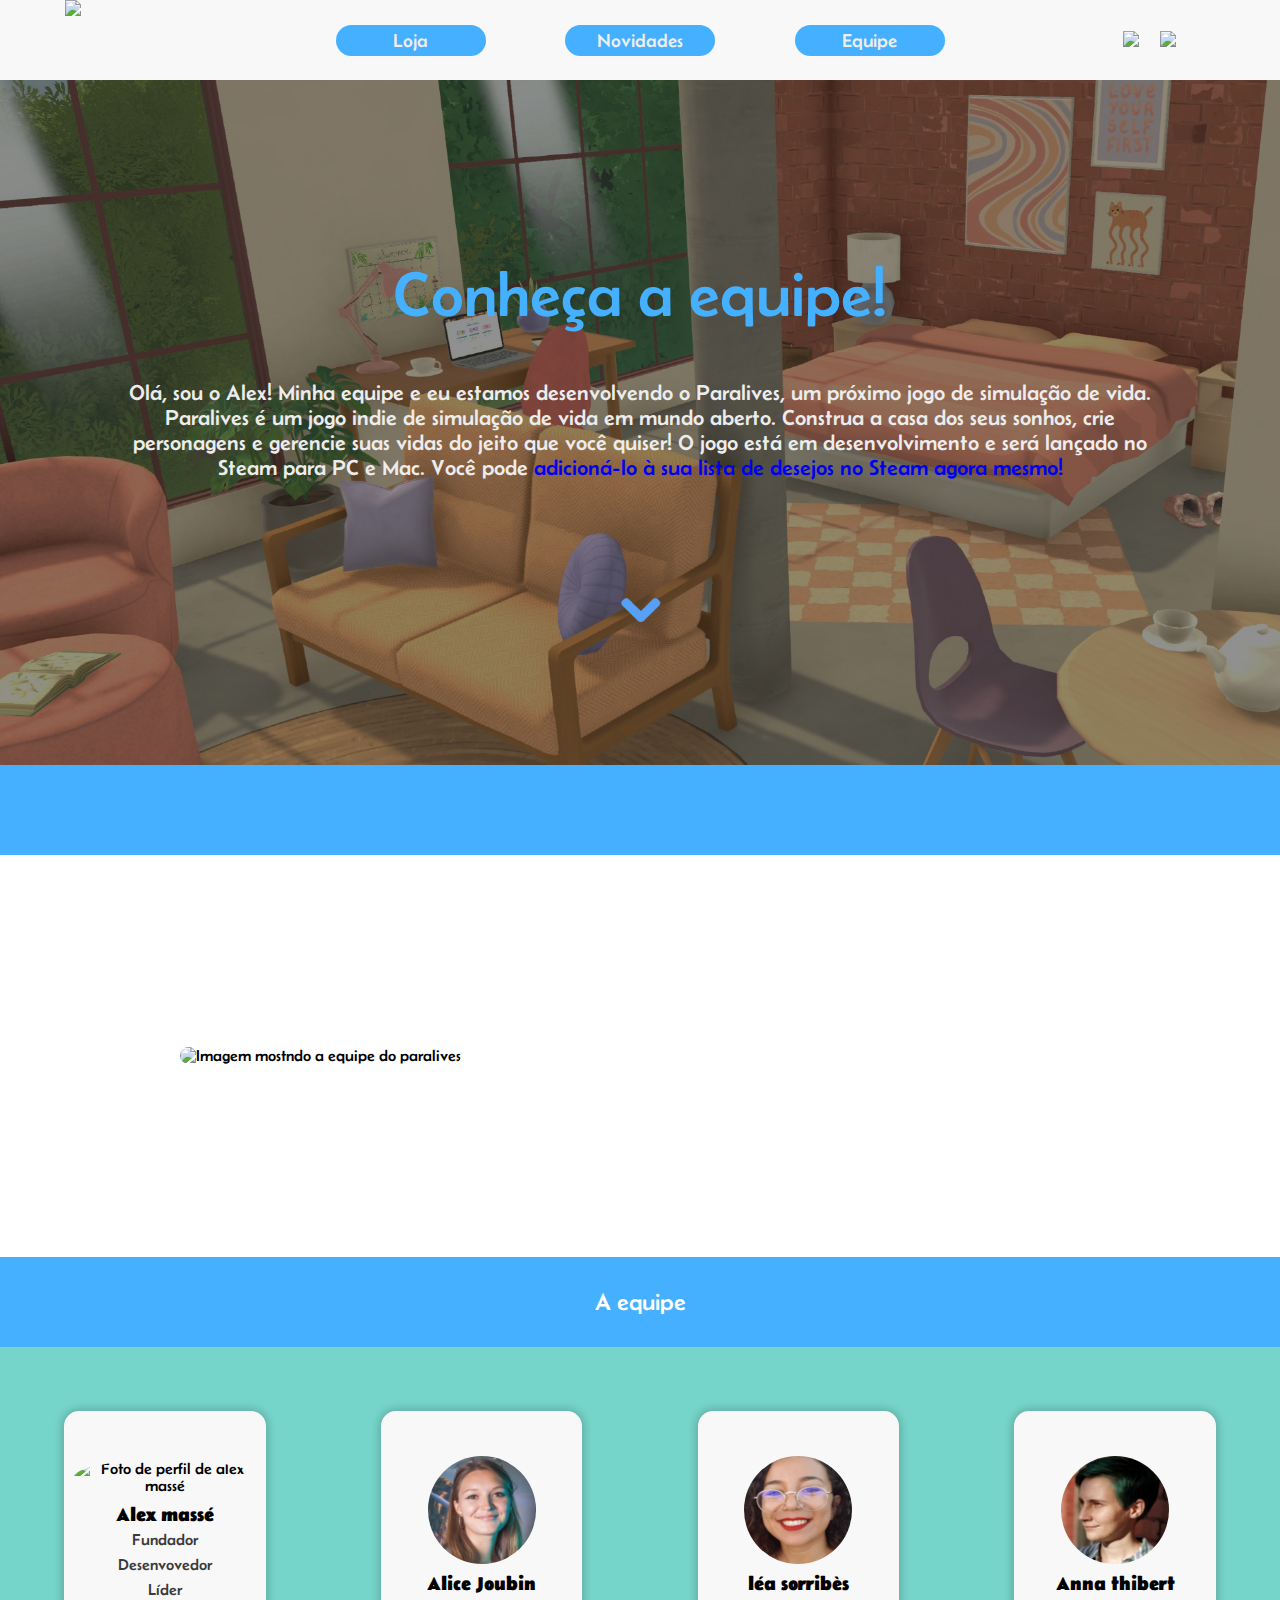
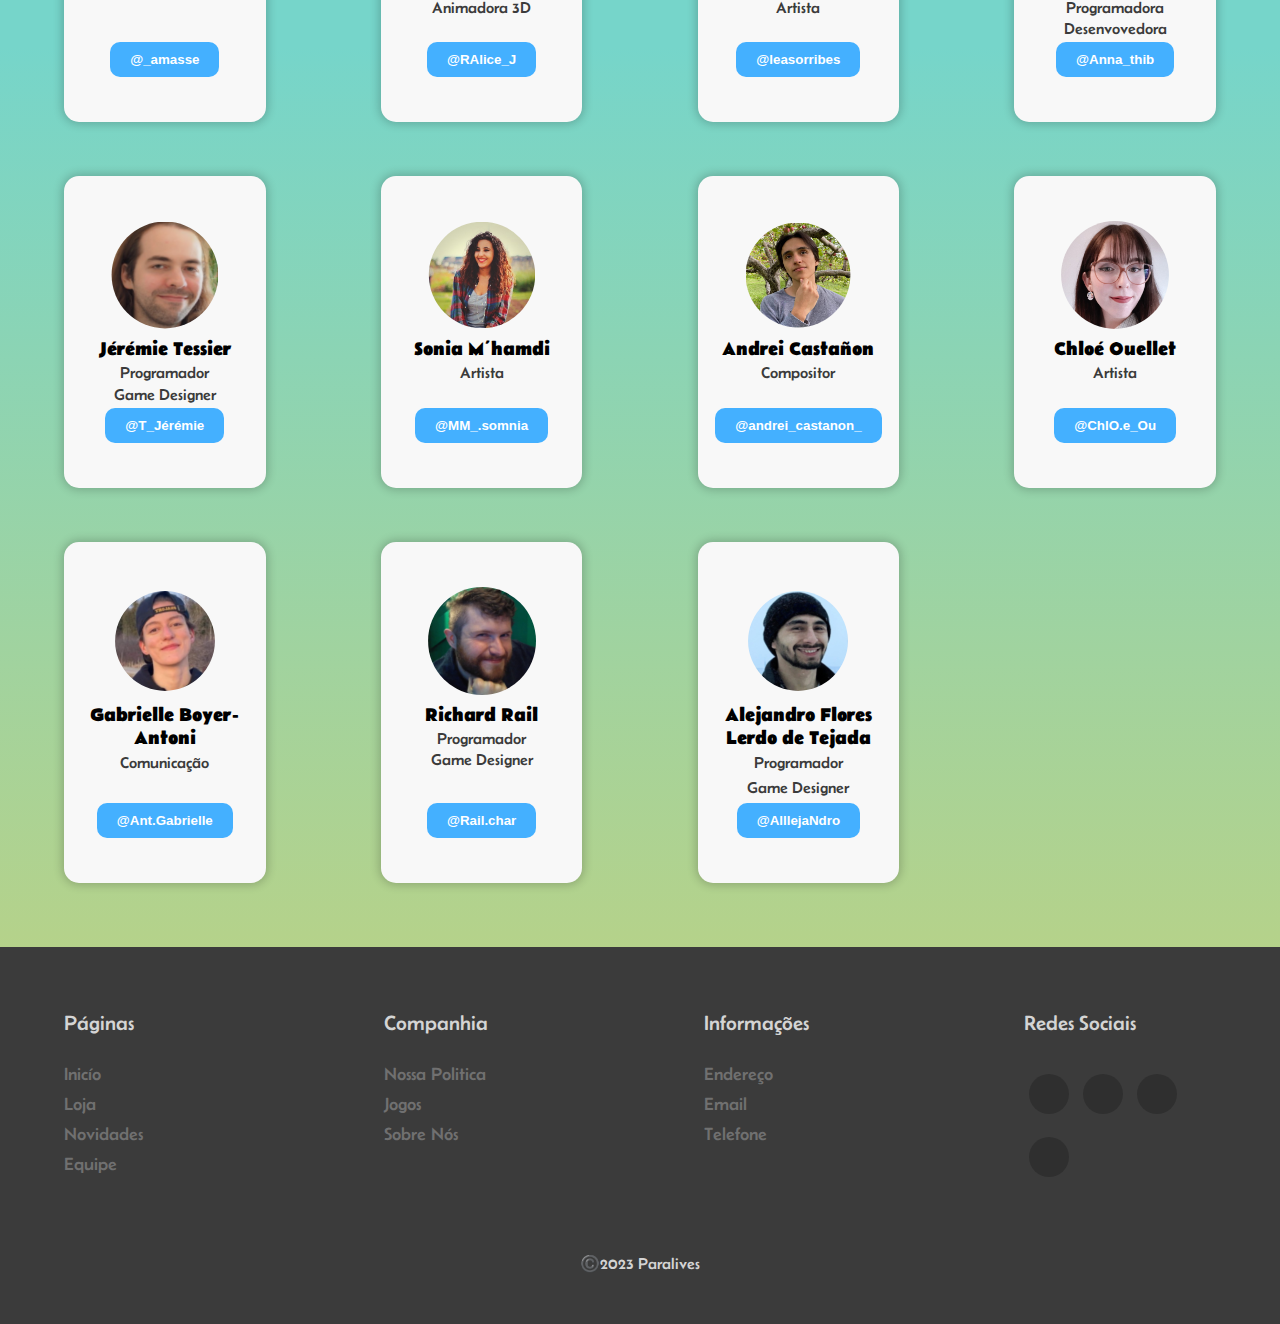
==== commit 75d0bce3: "Update equipe.html" ====
--- a/equipe.html
+++ b/equipe.html
@@ -99,22 +99,22 @@
           <div class="conteudocard">
             <img src="imagens\Alice_Joubin.jpg" alt="Foto de perfil de Alice Joubin">
             <h3 id="nome">Alice Joubin</h3>
-            <p class="cargo">3D Animator</p>
+            <p class="cargo">Animadora 3D</p>
             <p class="descricao-card"></p>
         </div>
         <a href="">
-          <button class="bnt-equipemidias">@Rede_social</button>
+          <button class="bnt-equipemidias">@RAlice_J</button>
         </a>
       </div>
       <div class="card">
         <div class="conteudocard">
           <img src="imagens\léa_sorrir.jpg" alt="Foto de perfil de léa sorribès">
           <h3 id="nome">léa sorribès</h3>
-          <p class="cargo">Game artist</p>
-          <p class="descricao-card"></p>
-        </div>
-        <a href="" >
-          <button class="bnt-equipemidias">@Rede_social</button>
+          <p class="cargo">Artista</p>
+          <p class="descricao-card"></p>
+        </div>
+        <a href="" >
+          <button class="bnt-equipemidias">@leasorribes</button>
         </a>
       </div>
       <div class="card">
@@ -122,12 +122,12 @@
           <img src="imagens\anna.jpg" alt="Foto de perfil de Anna thibert">
           <h3 id="nome">Anna thibert</h3>
           <p>
-            <span class="cargo">Programador</span>
-            <span class="cargo">Desenvovedor</span>
+            <span class="cargo">Programadora</span>
+            <span class="cargo">Desenvovedora</span>
           </p>
         </div>
         <a href="" >
-          <button class="bnt-equipemidias">@Rede_social</button>
+          <button class="bnt-equipemidias">@Anna_thib</button>
         </a>
       </div>
       <div class="card">
@@ -141,25 +141,25 @@
           
         </div>
           <a href="" >
-            <button class="bnt-equipemidias">@Rede_social</button>
+            <button class="bnt-equipemidias">@T_Jérémie</button>
           </a>
       </div>
       <div class="card">
         <div class="conteudocard">
           <img src="imagens\Sonia_M’hamdi.jpg" alt="Foto de perfil de Sonia M’hamdi ">
           <h3 id="nome">Sonia M’hamdi</h3>
-          <p class="cargo">Game Artist</p>
-          <p class="descricao-card"></p>
-        </div>
-        <a href="" >
-          <button class="bnt-equipemidias">@Rede_social</button>
+          <p class="cargo">Artista</p>
+          <p class="descricao-card"></p>
+        </div>
+        <a href="" >
+          <button class="bnt-equipemidias">@MM_.somnia</button>
         </a>
       </div>
       <div class="card">
         <div class="conteudocard">
           <img src="imagens\Andrei_Castañon.jpg" alt="Foto de perfil de Andrei Castañon">
           <h3 id="nome">Andrei Castañon</h3>
-          <p class="cargo">Music Composer</p>
+          <p class="cargo">Compositor</p>
           <p class="descricao-card"></p>  
         </div>
         <a href="https://www.instagram.com/andrei_castanon_/">
@@ -170,44 +170,46 @@
         <div class="conteudocard">
           <img src="imagens\Chloé_Ouellet-Anctil.jpg" alt="Imagem de perfil de Chloé Ouellet">
           <h3 id="nome">Chloé Ouellet</h3>
-          <p class="cargo">Game Artist</p>
-          <p class="descricao-card"></p>
-        </div>
-        <a href="" >
-          <button class="bnt-equipemidias">@Rede_social</button>
+          <p class="cargo">Artista</p>
+          <p class="descricao-card"></p>
+        </div>
+        <a href="" >
+          <button class="bnt-equipemidias">@ChlO.e_Ou</button>
         </a>
       </div>
       <div class="card">
         <div class="conteudocard">
           <img src="imagens\Gabrielle Boyer-Antoni.png" alt="Foto de perfil de Gabrielle Boyer-Antoni">
           <h3 id="nome">Gabrielle Boyer-Antoni</h3>
-          <p class="cargo">Communications Manager</p>
-          <p class="descricao-card"></p>
-        </div>
-        <a href="" >
-          <button class="bnt-equipemidias">@Rede_social</button>
+          <p class="cargo">Comunicação</p>
+          <p class="descricao-card"></p>
+        </div>
+        <a href="" >
+          <button class="bnt-equipemidias">@Ant.Gabrielle</button>
         </a>
       </div>
       <div class="card">
         <div class="conteudocard">
           <img src="imagens\Richard_Rail.jpg" alt="Foto de perfil Richard Rail">
           <h3 id="nome">Richard Rail</h3>
-          <p class="cargo">Programmer and Game Designer</p>
-          <p class="descricao-card"></p>
-        </div>
-        <a href="" >
-          <button class="bnt-equipemidias">@Rede_social</button>
+          <p class="cargo">Programador</p>
+          <p class="cargo">Game Designer</p>
+          <p class="descricao-card"></p>
+        </div>
+        <a href="" >
+          <button class="bnt-equipemidias">@Rail.char</button>
         </a>
       </div>
       <div class="card">
         <div class="conteudocard">
           <img src="imagens\Alejandro_lerdo.jpg" alt="Foto de perfil Alejandro Flores Lerdo de Tejada">
           <h3 id="nome">Alejandro Flores Lerdo de Tejada</h3>
-          <p class="cargo">Programmer and Game Designer</p>
-          <p class="descricao-card"></p>
-        </div>
-        <a href="" >
-          <button class="bnt-equipemidias">@Rede_social</button>
+          <p class="cargo">Programador</p>
+          <p class="cargo">Game Designer</p>
+          <p class="descricao-card"></p>
+        </div>
+        <a href="" >
+          <button class="bnt-equipemidias">@AlllejaNdro</button>
         </a>
       </div>
 
@@ -242,8 +244,9 @@
             <div class="footer-col">
                 <h4>informações</h4>
                 <ul class="footer-lista">
-                    <li><a href="#">Contato</a></li>
                     <li><a href="#">Endereço</a></li>
+                    <li><a href="#">Email</a></li>
+                    <li><a href="#">Telefone</a></li>
                 </ul>
             </div>
 
